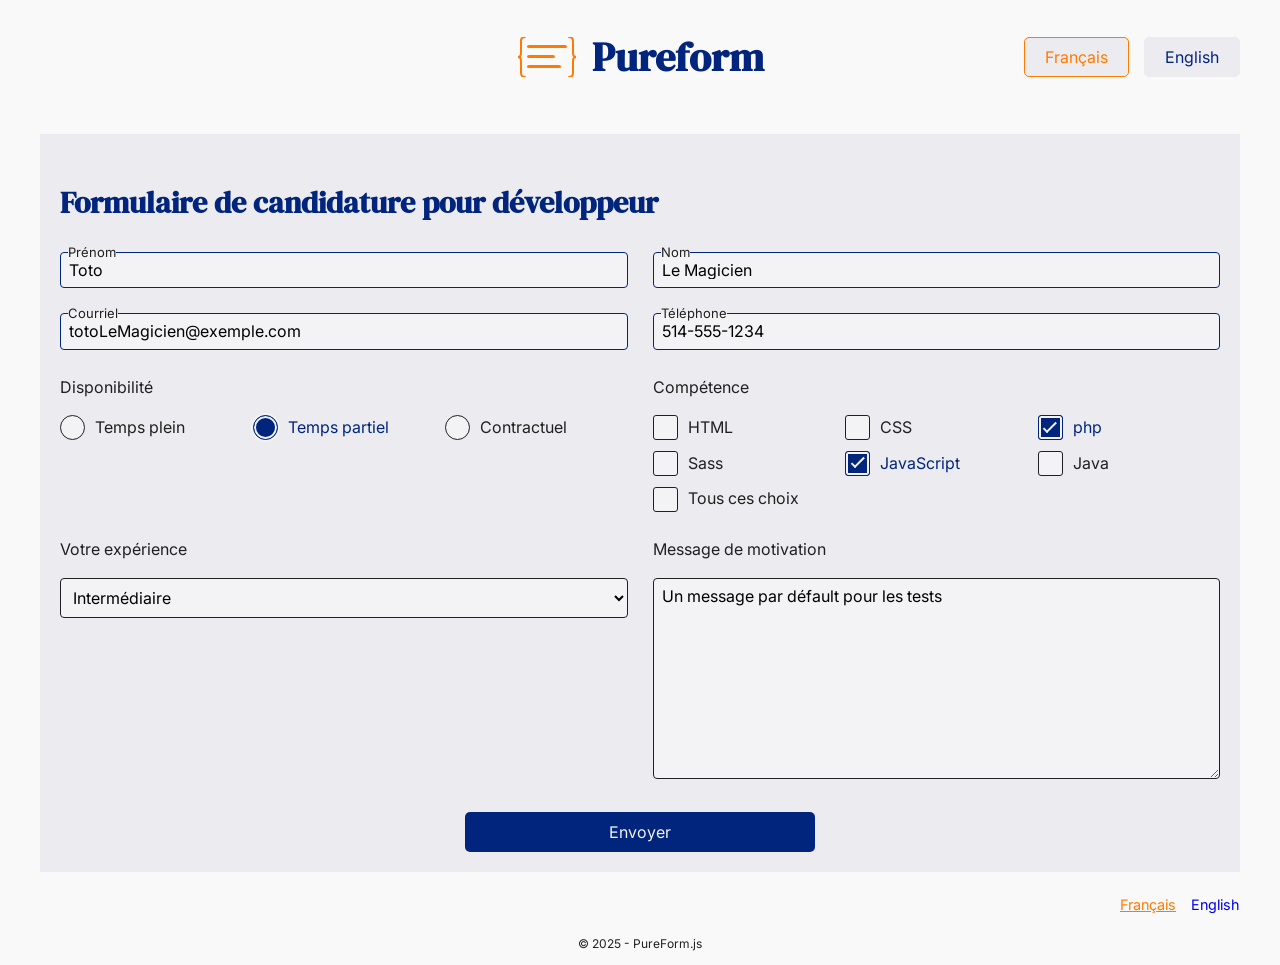
==== index.html @ cc94301a "ajouter langue footer avec mise en page et ajustement fonctionnement" ====
<!DOCTYPE html>
<html>
<head>
    <meta charset="UTF-8">
    <meta name="viewport" content="width=device-width, initial-scale=1.0">
    <title>pureForm</title>
    <link rel="stylesheet" href="css/stylesheet.min.css">
</head>
<body>
    <div class="container__principal">
        <header>
            <div class="layout header">

                <svg width="60" height="40" viewBox="0 0 60 40" xmlns="http://www.w3.org/2000/svg" class="logo">
                    <path d="M8 0 Q4 0 4 4 L4 16 Q4 20 1 20 Q4 20 4 24 L4 36 Q4 40 8 40" fill="none" stroke="#ff7a00" stroke-width="2" stroke-linecap="round"/>
                    <path d="M52 0 Q56 0 56 4 L56 16 Q56 20 59 20 Q56 20 56 24 L56 36 Q56 40 52 40" fill="none" stroke="#ff7a00" stroke-width="2" stroke-linecap="round"/>
                    <rect x="10" y="8" width="40" height="3" rx="2" fill="#ff7a00"/>
                    <rect x="10" y="18" width="28" height="3" rx="2" fill="#ff7a00"/>
                    <rect x="10" y="28" width="34" height="3" rx="2" fill="#ff7a00"/>
                </svg>

                <div class="header__container">
                    <h1>Pureform</h1>
                </div>

                <div class="liste__language">
                    <button class="btn__language language" data-lang="fr">Français</button>
                    <button class="btn__language language" data-lang="en">English</button>
                </div>
              
            </div>
        </header>
        <main>
             <div class="divForm container__secondary" id="divForm"></div>
        </main>
        <footer>
            <ul>
                <li><a href="javascript:void(0)" class=" btn__footer language" data-lang="fr">Français</a></li>
                <li><a href="javascript:void(0)" class=" btn__footer language" data-lang="en">English</a></li>
            </ul>
            <p>© 2025 - PureForm.js</p>
        </footer>
    </div>
    <script src="js/main.js"></script>
    <script src="js/dev-defaults.js"></script>
</body>
</html>
---- css/stylesheet.min.css ----
@import"https://fonts.googleapis.com/css2?family=DM+Serif+Display:ital@0;1&family=Inter:opsz,wght@14..32,100..900&display=swap";/*! 
https://serp.co/tools/css-reset/
<link rel="stylesheet" href="https://css.serp.co/css-reset/normalize.css/">
*/html{line-height:1.15;-webkit-text-size-adjust:100%}body{margin:0}main{display:block}h1{font-size:2em;margin:.67em 0}hr{box-sizing:content-box;height:0;overflow:visible}pre{font-family:monospace,monospace;font-size:1em}a{background-color:rgba(0,0,0,0)}abbr[title]{border-bottom:none;text-decoration:underline;-webkit-text-decoration:underline dotted;text-decoration:underline dotted}b,strong{font-weight:bolder}code,kbd,samp{font-family:monospace,monospace;font-size:1em}small{font-size:80%}sub,sup{font-size:75%;line-height:0;position:relative;vertical-align:baseline}sub{bottom:-0.25em}sup{top:-0.5em}img{border-style:none}button,input,optgroup,select,textarea{font-family:inherit;font-size:100%;line-height:1.15;margin:0}button,input{overflow:visible}button,select{text-transform:none}button,[type=button],[type=reset],[type=submit]{-webkit-appearance:button}button::-moz-focus-inner,[type=button]::-moz-focus-inner,[type=reset]::-moz-focus-inner,[type=submit]::-moz-focus-inner{border-style:none;padding:0}button:-moz-focusring,[type=button]:-moz-focusring,[type=reset]:-moz-focusring,[type=submit]:-moz-focusring{outline:1px dotted ButtonText}fieldset{padding:.35em .75em .625em}legend{box-sizing:border-box;color:inherit;display:table;max-width:100%;padding:0;white-space:normal}progress{vertical-align:baseline}textarea{overflow:auto}[type=checkbox],[type=radio]{box-sizing:border-box;padding:0}[type=number]::-webkit-inner-spin-button,[type=number]::-webkit-outer-spin-button{height:auto}[type=search]{-webkit-appearance:textfield;outline-offset:-2px}[type=search]::-webkit-search-decoration{-webkit-appearance:none}::-webkit-file-upload-button{-webkit-appearance:button;font:inherit}details{display:block}summary{display:list-item}template{display:none}[hidden]{display:none}:root{--color-primary: #01257D;--color-secondary: #202020;--color-white: #f3f3f5;--color-gray: #ececf0;--color-orange: #FF7A00;--color-title: var(--color-primary);--color-title-regular: var(--color-secondary);--size-title-xxl: clamp(2.5rem, 3vw, 2.25rem);--size-tile-large: clamp(1.25rem, 2.5vw, 1.875rem);--size-tile-regular: clamp(1rem, 2vw, 1.5625rem);--main-text-color: var(--color-secondary);--main-font-size: 1em;--main-line-height: 1.6;--main-background-color: #f9f9f9;--sec-container-bck-color: var(--color-gray);--btn-backgrond-color: var(--color-primary);--btn-backgrond-color-hover:var(--color-orange);--btn-text-color: var(--color-white);--btn-radius: 5px;--btn-border: 1px solid #202020;--btn-second-backgrond-color: var(--color-gray);--btn-second-backgrond-color-hover: var(--color-secondary);--btn-second-text-color-hover: var(--color-white);--btn-second-text-color: var(--color-secondary);--btn-language-background-color: var(--color-gray);--btn-language-border-color: var(--color-gray);--btn-language-color: var(--color-primary);--btn-language-background-color-hover: var(--color-gray);--btn-language-border-color-hover: var(--color-orange);--btn-language-color-hover: var(--color-orange);--btn-language-background-color-active: var(--color-gray);--btn-language-border-color-active: var(--color-orange);--btn-language-color-active: var(--color-orange);--field-base-bck-color: var(--color-white);--field-base-border-size: 1px;--field-base-border-color: var(--color-secondary);--field-base-focus-visible-size: 1px;--field-base-focus-visible-color: var(--color-primary);--field-base-active-color: var(--color-primary);--field-base-border-size-focus: 1px;--field-base-border-color-focus: var(--color-primary);--select-border-size-focus: 2px;--select-border-color-focus: var(--color-primary);--select-border-color-option-selected: var(--color-primary);--input-radio-size:25px;--input-radio-border-radius: 50%;--input-label-radio-txt-color: var(--color-primary);--input-label-radio-txt-bold: 400;--input-radio-border-color-hover: var(--color-primary);--input-radio-border-color: var(--color-secondary);--input-radio-border-size: 1px;--input-radio-checked-bck-color: var(--color-primary);--input-radio-checked-border-color:var(--color-primary);--input-radio-checked-border-size: 1px;--input-checkbox-size: 25px;--input-checkbox-border-color: var(--color-secondary);--input-checkbox-border-size: 1px;--input-checkbox-checked-bck-color: var(--color-primary);--input-checkbox-checked-border-color:var(--color-primary);--input-checkbox-checked-border-size: 1px;--input-check-hook-border-size: 2px;--input-check-hook-border-color: var(--color-white);--input-checkbox-border-color-hover:var(--color-primary);--input-label-checkbox-txt-color: var(--color-primary);--input-label-checkbox-txt-bold: 400}h3,h2,h1{font-family:"DM Serif Display",serif;font-weight:700;color:var(--color-title)}h1{font-size:var(--size-title-xxl)}h2{font-size:var(--size-tile-large)}h3{font-size:var(--size-tile-regular);font-weight:1.6;color:var(--color-title-regular)}header .header{display:flex;align-items:center;flex-direction:column;justify-content:center;gap:15px;padding:25px 0;position:relative}@media(min-width: 480px){header .header{flex-direction:row}}header .header .logo{width:100%;min-width:60px;max-width:60px}header .header__container h1{text-align:center;font-size:clamp(2.5rem,3vw,3.25rem);margin:0;padding:0}header .header__container p{text-align:center;margin:0;padding:0}@media(min-width: 768px){header .header .liste__language{position:absolute;right:0;display:flex;gap:15px}}body{font-family:"Inter",sans-serif;font-size:var(--main-font-size);line-height:var(--main-line-height);color:var(--main-text-color);background-color:var(--main-background-color)}.container__principal{max-width:1200px;margin:0 auto}.container__secondary{background-color:var(--sec-container-bck-color);padding:20px;margin:20px 0}footer p{text-align:center;font-size:12px}footer ul{display:flex;flex-direction:row;justify-content:end;gap:15px;list-style:none}footer ul a{text-decoration:none;font-size:.9em}footer ul a.active{color:#ff7a00;text-decoration:underline}*,*::before,*::after{box-sizing:border-box}.form{display:grid;grid-template-columns:1fr;align-items:start;gap:25px}@media(min-width: 768px){.form{grid-template-columns:1fr 1fr}}.form__group{margin-top:auto;display:flex;flex-direction:column;align-items:end;width:100%;height:100%;margin-bottom:0}.form__group:has(fieldset){display:block;height:100%}.form__field{position:relative;width:100%;margin-top:auto}.form__field label{position:absolute;left:3px;top:50%;transform:translateY(-50%);transition:all .2s ease}.form__field input:focus+label,.form__field input+label.active{font-size:13px;top:0;left:8px;transform:translateY(-50%);background:linear-gradient(to bottom, #ececf0 50%, #f3f3f5 50%)}.form__field input:has(+label.active){border-color:var(--field-base-active-color)}.form__textarea,.form__select{height:100%}.form__textarea label,.form__select label{display:block;margin-bottom:15px}.form input,.form select,.form textarea{background-color:var(--field-base-bck-color);width:100%;border-radius:4px;border:var(--field-base-border-size) solid var(--field-base-border-color);padding:8px}.form input:focus,.form select:focus,.form textarea:focus{border:var(--field-base-border-size-focus) solid var(--field-base-border-color-focus);outline:none}.form input:focus-visible,.form select:focus-visible,.form textarea:focus-visible{outline:var(--field-base-focus-visible-size) solid var(--field-base-focus-visible-color)}.form input[type=radio]{-webkit-appearance:none;-moz-appearance:none;appearance:none;width:var(--input-radio-size);height:var(--input-radio-size);border:var(--input-radio-border-size) solid var(--input-radio-border-color);border-radius:var(--input-radio-border-radius);outline:none;transition:.3s;cursor:pointer}.form input[type=radio]:focus{border:var(--input-radio-border-size) solid var(--input-radio-border-color);outline:none}.form input[type=radio]:checked{background-color:var(--input-radio-checked-bck-color);box-shadow:0 0 0 2px #f3f3f5,inset 0 0 0 2px #f3f3f5;border:var(--input-radio-border-size) solid var(--input-radio-checked-border-color)}.form input[type=radio]:hover{border-color:var(--input-radio-border-color-hover)}.form label:has(input[type=radio]):has(input[type=radio]:checked){color:var(--input-label-radio-txt-color);font-weight:var(--input-label-radio-txt-bold)}.form input[type=checkbox]{-webkit-appearance:none;-moz-appearance:none;appearance:none;width:var(--input-checkbox-size);height:var(--input-checkbox-size);border:var(--input-checkbox-border-size) solid var(--input-checkbox-border-color);border-radius:3px;transition:.3s;cursor:pointer}.form input[type=checkbox]:checked{background-color:var(--input-checkbox-checked-bck-color);box-shadow:inset 0 0 0 2px #f3f3f5;border:var(--input-checkbox-checked-border-size) solid var(--input-checkbox-checked-border-color)}.form input[type=checkbox]:hover{border-color:var(--input-checkbox-border-color-hover)}.form label:has(input[type=checkbox]){position:relative;-webkit-user-select:none;-moz-user-select:none;user-select:none}.form label:has(input[type=checkbox]):has(input[type=checkbox]:checked){color:var(--input-label-checkbox-txt-color);font-weight:var(--input-label-checkbox-txt-bold)}.form label:has(input[type=checkbox]):has(input[type=checkbox]:checked)::after{content:"";display:inline-block;width:calc(var(--input-checkbox-size)*.25);height:calc(var(--input-checkbox-size)*.55);border:var(--input-check-hook-border-size) solid var(--input-check-hook-border-color);border-top:none;border-left:none;transform:rotate(45deg);vertical-align:middle;position:absolute;left:calc(var(--input-checkbox-size)/2);top:calc(var(--input-checkbox-size)/2 - 2px);transform:translate(-50%, -50%) rotate(45deg);z-index:1}.form select:focus{border:var(--select-border-size-focus) solid var(--select-border-color-focus);outline:none}.form select.active{border-color:var(--select-border-color-option-selected)}.form fieldset{margin:0;padding:0;border:none;display:grid;grid-template-columns:repeat(auto-fill, minmax(150px, 1fr));justify-items:start;gap:10px}.form fieldset legend{grid-column:1/-1;padding:0;margin-bottom:15px}.form fieldset label{display:flex;align-items:center;gap:10px}.form .btn__primary{display:block;max-width:350px;width:100%;margin:0 auto}@media(min-width: 768px){.form .btn__primary{grid-column:span 2}}.message{border-radius:5px;padding:8px;border-width:1px;border-style:solid}.message.succes{color:#00c853;background-color:rgba(0,200,83,.05);border-color:#00c853}.message.error{color:#ff2d00;background-color:rgba(255,45,0,.05);border-color:#ff2d00;width:100%;display:none}.message.error.generic{display:block;text-align:center}.resultat{border:1px solid #000;padding:15px;margin-bottom:15px;width:-moz-fit-content;width:fit-content}.resultat strong{text-transform:capitalize}.btn__language,.btn__secondary,.btn__primary{background-color:var(--btn-backgrond-color);color:var(--btn-text-color);border-radius:var(--btn-radius);border:var(--btn-border);padding:10px 20px;cursor:pointer}.btn__language:hover,.btn__secondary:hover,.btn__primary:hover{background-color:var(--btn-backgrond-color-hover)}.btn__primary{border-color:rgba(0,0,0,0)}.btn__secondary{background-color:var(--btn-second-backgrond-color);color:var(--btn-second-text-color)}.btn__secondary:hover{background-color:var(--btn-second-backgrond-color-hover);color:var(--btn-second-text-color-hover)}.btn__language{background-color:var(--btn-language-background-color);border-color:var(--btn-language-border-color);color:var(--btn-language-color)}.btn__language:hover{background-color:var(--btn-language-background-color-hover);border-color:var(--btn-language-border-color-hover);color:var(--btn-language-color-hover)}.btn__language.active{background-color:var(--btn-language-background-color-active);border-color:var(--btn-language-border-color-active);color:var(--btn-language-color-active)}h3{border-bottom:1px solid #202020}.section__color{display:grid;grid-template-columns:repeat(auto-fill, minmax(140px, 1fr));gap:12px}.section__color .container{border-radius:8px;overflow:hidden;border:1px solid rgba(0,0,0,.64)}.section__color .container__color{min-height:64px}.section__color .info{padding:8px 10px;background:#fff}.section__color .info p{font-size:11px}.section__color .primary{background-color:#01257d}.section__color .secondary{background-color:#202020}.section__color .gray{background-color:#ececf0}.section__color .white{background-color:#f3f3f5}.section__color .orange{background-color:#ff7a00}/*# sourceMappingURL=stylesheet.min.css.map */
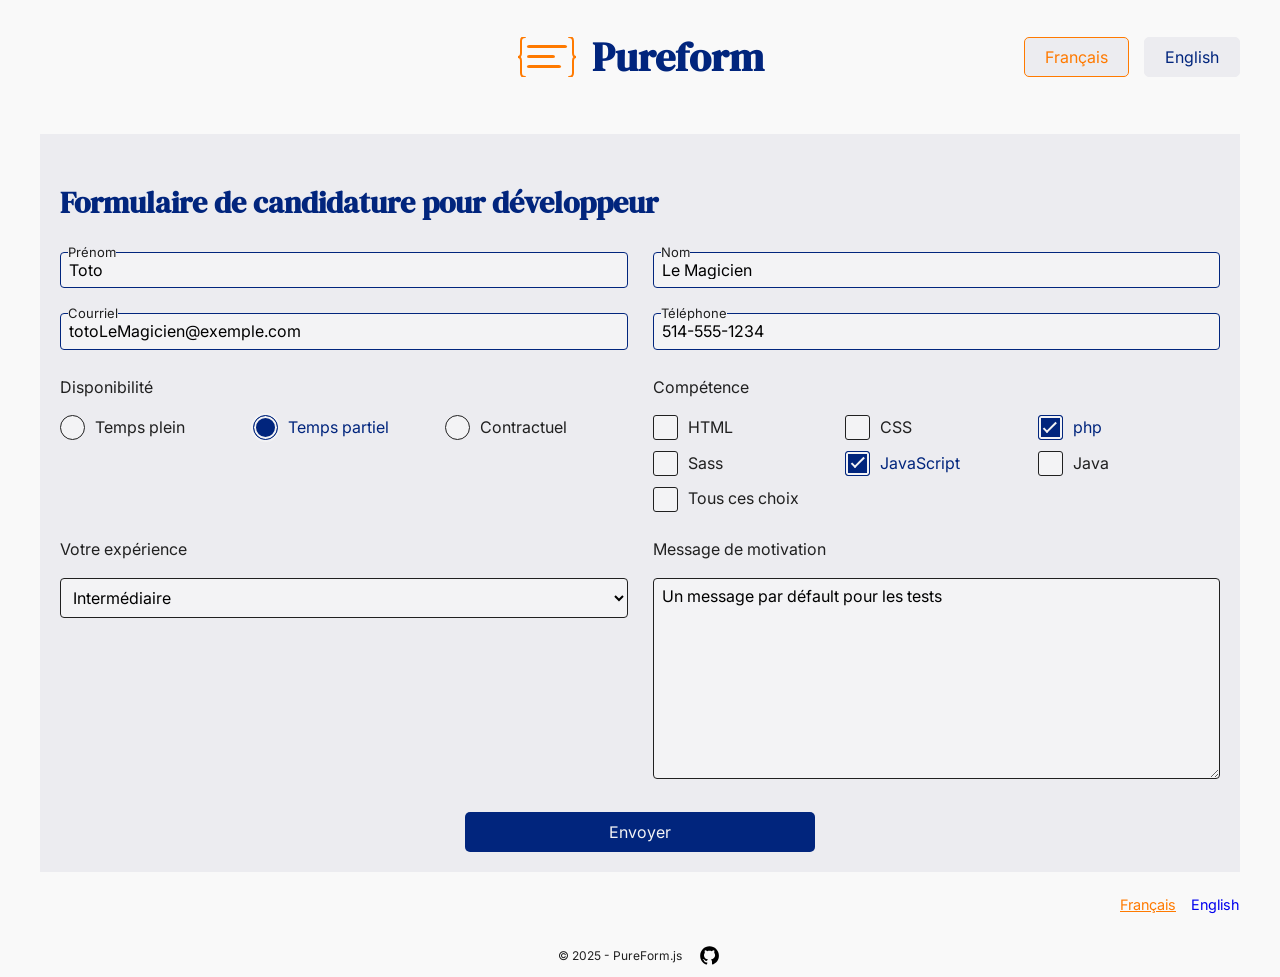
==== commit 253c41ec: "ajouter github" ====
--- a/index.html
+++ b/index.html
@@ -31,6 +31,13 @@
             </div>
         </header>
         <main>
+            <noscript>
+                <div>
+                    <p class="message warning">Veuillez activer javascript de votre navigateur pour utiliser le formulaire.</p>
+                    <p class="message warning">Please enable JavaScript in your browser to use the form.</p>
+                </div>
+            </noscript>
+
              <div class="divForm container__secondary" id="divForm"></div>
         </main>
         <footer>
@@ -38,7 +45,14 @@
                 <li><a href="javascript:void(0)" class=" btn__footer language" data-lang="fr">Français</a></li>
                 <li><a href="javascript:void(0)" class=" btn__footer language" data-lang="en">English</a></li>
             </ul>
-            <p>© 2025 - PureForm.js</p>
+            <div class="footer__bottom">
+                <p>© 2025 - PureForm.js</p>
+                <a href="https://github.com/stephaneLc/PureForm.js" target="_blank" class="link__github">
+                    <svg width="128" height="128" viewBox="0 0 128 128" fill="none" xmlns="http://www.w3.org/2000/svg">
+                        <path d="M56.7937 84.9688C44.4187 83.4688 35.7 74.5625 35.7 63.0313C35.7 58.3438 37.3875 53.2813 40.2 49.9063C38.9812 46.8125 39.1687 40.25 40.575 37.5313C44.325 37.0625 49.3875 39.0313 52.3875 41.75C55.95 40.625 59.7 40.0625 64.2937 40.0625C68.8875 40.0625 72.6375 40.625 76.0125 41.6563C78.9187 39.0313 84.075 37.0625 87.825 37.5313C89.1375 40.0625 89.325 46.625 88.1062 49.8125C91.1062 53.375 92.7 58.1563 92.7 63.0313C92.7 74.5625 83.9812 83.2813 71.4187 84.875C74.6062 86.9375 76.7625 91.4375 76.7625 96.5938L76.7625 106.344C76.7625 109.156 79.1062 110.75 81.9187 109.625C98.8875 103.156 112.2 86.1875 112.2 65.1875C112.2 38.6563 90.6375 17 64.1062 17C37.575 17 16.2 38.6562 16.2 65.1875C16.2 86 29.4187 103.25 47.2312 109.719C49.7625 110.656 52.2 108.969 52.2 106.438L52.2 98.9375C50.8875 99.5 49.2 99.875 47.7 99.875C41.5125 99.875 37.8562 96.5 35.2312 90.2188C34.2 87.6875 33.075 86.1875 30.9187 85.9063C29.7937 85.8125 29.4187 85.3438 29.4187 84.7813C29.4187 83.6563 31.2937 82.8125 33.1687 82.8125C35.8875 82.8125 38.2312 84.5 40.6687 87.9688C42.5437 90.6875 44.5125 91.9063 46.8562 91.9063C49.2 91.9063 50.7 91.0625 52.8562 88.9063C54.45 87.3125 55.6687 85.9063 56.7937 84.9688Z" fill="black"/>
+                    </svg>
+                </a>
+            </div>
         </footer>
     </div>
     <script src="js/main.js"></script>
--- a/css/stylesheet.min.css
+++ b/css/stylesheet.min.css
@@ -1,4 +1,4 @@
 @import"https://fonts.googleapis.com/css2?family=DM+Serif+Display:ital@0;1&family=Inter:opsz,wght@14..32,100..900&display=swap";/*! 
 https://serp.co/tools/css-reset/
 <link rel="stylesheet" href="https://css.serp.co/css-reset/normalize.css/">
-*/html{line-height:1.15;-webkit-text-size-adjust:100%}body{margin:0}main{display:block}h1{font-size:2em;margin:.67em 0}hr{box-sizing:content-box;height:0;overflow:visible}pre{font-family:monospace,monospace;font-size:1em}a{background-color:rgba(0,0,0,0)}abbr[title]{border-bottom:none;text-decoration:underline;-webkit-text-decoration:underline dotted;text-decoration:underline dotted}b,strong{font-weight:bolder}code,kbd,samp{font-family:monospace,monospace;font-size:1em}small{font-size:80%}sub,sup{font-size:75%;line-height:0;position:relative;vertical-align:baseline}sub{bottom:-0.25em}sup{top:-0.5em}img{border-style:none}button,input,optgroup,select,textarea{font-family:inherit;font-size:100%;line-height:1.15;margin:0}button,input{overflow:visible}button,select{text-transform:none}button,[type=button],[type=reset],[type=submit]{-webkit-appearance:button}button::-moz-focus-inner,[type=button]::-moz-focus-inner,[type=reset]::-moz-focus-inner,[type=submit]::-moz-focus-inner{border-style:none;padding:0}button:-moz-focusring,[type=button]:-moz-focusring,[type=reset]:-moz-focusring,[type=submit]:-moz-focusring{outline:1px dotted ButtonText}fieldset{padding:.35em .75em .625em}legend{box-sizing:border-box;color:inherit;display:table;max-width:100%;padding:0;white-space:normal}progress{vertical-align:baseline}textarea{overflow:auto}[type=checkbox],[type=radio]{box-sizing:border-box;padding:0}[type=number]::-webkit-inner-spin-button,[type=number]::-webkit-outer-spin-button{height:auto}[type=search]{-webkit-appearance:textfield;outline-offset:-2px}[type=search]::-webkit-search-decoration{-webkit-appearance:none}::-webkit-file-upload-button{-webkit-appearance:button;font:inherit}details{display:block}summary{display:list-item}template{display:none}[hidden]{display:none}:root{--color-primary: #01257D;--color-secondary: #202020;--color-white: #f3f3f5;--color-gray: #ececf0;--color-orange: #FF7A00;--color-title: var(--color-primary);--color-title-regular: var(--color-secondary);--size-title-xxl: clamp(2.5rem, 3vw, 2.25rem);--size-tile-large: clamp(1.25rem, 2.5vw, 1.875rem);--size-tile-regular: clamp(1rem, 2vw, 1.5625rem);--main-text-color: var(--color-secondary);--main-font-size: 1em;--main-line-height: 1.6;--main-background-color: #f9f9f9;--sec-container-bck-color: var(--color-gray);--btn-backgrond-color: var(--color-primary);--btn-backgrond-color-hover:var(--color-orange);--btn-text-color: var(--color-white);--btn-radius: 5px;--btn-border: 1px solid #202020;--btn-second-backgrond-color: var(--color-gray);--btn-second-backgrond-color-hover: var(--color-secondary);--btn-second-text-color-hover: var(--color-white);--btn-second-text-color: var(--color-secondary);--btn-language-background-color: var(--color-gray);--btn-language-border-color: var(--color-gray);--btn-language-color: var(--color-primary);--btn-language-background-color-hover: var(--color-gray);--btn-language-border-color-hover: var(--color-orange);--btn-language-color-hover: var(--color-orange);--btn-language-background-color-active: var(--color-gray);--btn-language-border-color-active: var(--color-orange);--btn-language-color-active: var(--color-orange);--field-base-bck-color: var(--color-white);--field-base-border-size: 1px;--field-base-border-color: var(--color-secondary);--field-base-focus-visible-size: 1px;--field-base-focus-visible-color: var(--color-primary);--field-base-active-color: var(--color-primary);--field-base-border-size-focus: 1px;--field-base-border-color-focus: var(--color-primary);--select-border-size-focus: 2px;--select-border-color-focus: var(--color-primary);--select-border-color-option-selected: var(--color-primary);--input-radio-size:25px;--input-radio-border-radius: 50%;--input-label-radio-txt-color: var(--color-primary);--input-label-radio-txt-bold: 400;--input-radio-border-color-hover: var(--color-primary);--input-radio-border-color: var(--color-secondary);--input-radio-border-size: 1px;--input-radio-checked-bck-color: var(--color-primary);--input-radio-checked-border-color:var(--color-primary);--input-radio-checked-border-size: 1px;--input-checkbox-size: 25px;--input-checkbox-border-color: var(--color-secondary);--input-checkbox-border-size: 1px;--input-checkbox-checked-bck-color: var(--color-primary);--input-checkbox-checked-border-color:var(--color-primary);--input-checkbox-checked-border-size: 1px;--input-check-hook-border-size: 2px;--input-check-hook-border-color: var(--color-white);--input-checkbox-border-color-hover:var(--color-primary);--input-label-checkbox-txt-color: var(--color-primary);--input-label-checkbox-txt-bold: 400}h3,h2,h1{font-family:"DM Serif Display",serif;font-weight:700;color:var(--color-title)}h1{font-size:var(--size-title-xxl)}h2{font-size:var(--size-tile-large)}h3{font-size:var(--size-tile-regular);font-weight:1.6;color:var(--color-title-regular)}header .header{display:flex;align-items:center;flex-direction:column;justify-content:center;gap:15px;padding:25px 0;position:relative}@media(min-width: 480px){header .header{flex-direction:row}}header .header .logo{width:100%;min-width:60px;max-width:60px}header .header__container h1{text-align:center;font-size:clamp(2.5rem,3vw,3.25rem);margin:0;padding:0}header .header__container p{text-align:center;margin:0;padding:0}@media(min-width: 768px){header .header .liste__language{position:absolute;right:0;display:flex;gap:15px}}body{font-family:"Inter",sans-serif;font-size:var(--main-font-size);line-height:var(--main-line-height);color:var(--main-text-color);background-color:var(--main-background-color)}.container__principal{max-width:1200px;margin:0 auto}.container__secondary{background-color:var(--sec-container-bck-color);padding:20px;margin:20px 0}footer p{text-align:center;font-size:12px}footer ul{display:flex;flex-direction:row;justify-content:end;gap:15px;list-style:none}footer ul a{text-decoration:none;font-size:.9em}footer ul a.active{color:#ff7a00;text-decoration:underline}*,*::before,*::after{box-sizing:border-box}.form{display:grid;grid-template-columns:1fr;align-items:start;gap:25px}@media(min-width: 768px){.form{grid-template-columns:1fr 1fr}}.form__group{margin-top:auto;display:flex;flex-direction:column;align-items:end;width:100%;height:100%;margin-bottom:0}.form__group:has(fieldset){display:block;height:100%}.form__field{position:relative;width:100%;margin-top:auto}.form__field label{position:absolute;left:3px;top:50%;transform:translateY(-50%);transition:all .2s ease}.form__field input:focus+label,.form__field input+label.active{font-size:13px;top:0;left:8px;transform:translateY(-50%);background:linear-gradient(to bottom, #ececf0 50%, #f3f3f5 50%)}.form__field input:has(+label.active){border-color:var(--field-base-active-color)}.form__textarea,.form__select{height:100%}.form__textarea label,.form__select label{display:block;margin-bottom:15px}.form input,.form select,.form textarea{background-color:var(--field-base-bck-color);width:100%;border-radius:4px;border:var(--field-base-border-size) solid var(--field-base-border-color);padding:8px}.form input:focus,.form select:focus,.form textarea:focus{border:var(--field-base-border-size-focus) solid var(--field-base-border-color-focus);outline:none}.form input:focus-visible,.form select:focus-visible,.form textarea:focus-visible{outline:var(--field-base-focus-visible-size) solid var(--field-base-focus-visible-color)}.form input[type=radio]{-webkit-appearance:none;-moz-appearance:none;appearance:none;width:var(--input-radio-size);height:var(--input-radio-size);border:var(--input-radio-border-size) solid var(--input-radio-border-color);border-radius:var(--input-radio-border-radius);outline:none;transition:.3s;cursor:pointer}.form input[type=radio]:focus{border:var(--input-radio-border-size) solid var(--input-radio-border-color);outline:none}.form input[type=radio]:checked{background-color:var(--input-radio-checked-bck-color);box-shadow:0 0 0 2px #f3f3f5,inset 0 0 0 2px #f3f3f5;border:var(--input-radio-border-size) solid var(--input-radio-checked-border-color)}.form input[type=radio]:hover{border-color:var(--input-radio-border-color-hover)}.form label:has(input[type=radio]):has(input[type=radio]:checked){color:var(--input-label-radio-txt-color);font-weight:var(--input-label-radio-txt-bold)}.form input[type=checkbox]{-webkit-appearance:none;-moz-appearance:none;appearance:none;width:var(--input-checkbox-size);height:var(--input-checkbox-size);border:var(--input-checkbox-border-size) solid var(--input-checkbox-border-color);border-radius:3px;transition:.3s;cursor:pointer}.form input[type=checkbox]:checked{background-color:var(--input-checkbox-checked-bck-color);box-shadow:inset 0 0 0 2px #f3f3f5;border:var(--input-checkbox-checked-border-size) solid var(--input-checkbox-checked-border-color)}.form input[type=checkbox]:hover{border-color:var(--input-checkbox-border-color-hover)}.form label:has(input[type=checkbox]){position:relative;-webkit-user-select:none;-moz-user-select:none;user-select:none}.form label:has(input[type=checkbox]):has(input[type=checkbox]:checked){color:var(--input-label-checkbox-txt-color);font-weight:var(--input-label-checkbox-txt-bold)}.form label:has(input[type=checkbox]):has(input[type=checkbox]:checked)::after{content:"";display:inline-block;width:calc(var(--input-checkbox-size)*.25);height:calc(var(--input-checkbox-size)*.55);border:var(--input-check-hook-border-size) solid var(--input-check-hook-border-color);border-top:none;border-left:none;transform:rotate(45deg);vertical-align:middle;position:absolute;left:calc(var(--input-checkbox-size)/2);top:calc(var(--input-checkbox-size)/2 - 2px);transform:translate(-50%, -50%) rotate(45deg);z-index:1}.form select:focus{border:var(--select-border-size-focus) solid var(--select-border-color-focus);outline:none}.form select.active{border-color:var(--select-border-color-option-selected)}.form fieldset{margin:0;padding:0;border:none;display:grid;grid-template-columns:repeat(auto-fill, minmax(150px, 1fr));justify-items:start;gap:10px}.form fieldset legend{grid-column:1/-1;padding:0;margin-bottom:15px}.form fieldset label{display:flex;align-items:center;gap:10px}.form .btn__primary{display:block;max-width:350px;width:100%;margin:0 auto}@media(min-width: 768px){.form .btn__primary{grid-column:span 2}}.message{border-radius:5px;padding:8px;border-width:1px;border-style:solid}.message.succes{color:#00c853;background-color:rgba(0,200,83,.05);border-color:#00c853}.message.error{color:#ff2d00;background-color:rgba(255,45,0,.05);border-color:#ff2d00;width:100%;display:none}.message.error.generic{display:block;text-align:center}.resultat{border:1px solid #000;padding:15px;margin-bottom:15px;width:-moz-fit-content;width:fit-content}.resultat strong{text-transform:capitalize}.btn__language,.btn__secondary,.btn__primary{background-color:var(--btn-backgrond-color);color:var(--btn-text-color);border-radius:var(--btn-radius);border:var(--btn-border);padding:10px 20px;cursor:pointer}.btn__language:hover,.btn__secondary:hover,.btn__primary:hover{background-color:var(--btn-backgrond-color-hover)}.btn__primary{border-color:rgba(0,0,0,0)}.btn__secondary{background-color:var(--btn-second-backgrond-color);color:var(--btn-second-text-color)}.btn__secondary:hover{background-color:var(--btn-second-backgrond-color-hover);color:var(--btn-second-text-color-hover)}.btn__language{background-color:var(--btn-language-background-color);border-color:var(--btn-language-border-color);color:var(--btn-language-color)}.btn__language:hover{background-color:var(--btn-language-background-color-hover);border-color:var(--btn-language-border-color-hover);color:var(--btn-language-color-hover)}.btn__language.active{background-color:var(--btn-language-background-color-active);border-color:var(--btn-language-border-color-active);color:var(--btn-language-color-active)}h3{border-bottom:1px solid #202020}.section__color{display:grid;grid-template-columns:repeat(auto-fill, minmax(140px, 1fr));gap:12px}.section__color .container{border-radius:8px;overflow:hidden;border:1px solid rgba(0,0,0,.64)}.section__color .container__color{min-height:64px}.section__color .info{padding:8px 10px;background:#fff}.section__color .info p{font-size:11px}.section__color .primary{background-color:#01257d}.section__color .secondary{background-color:#202020}.section__color .gray{background-color:#ececf0}.section__color .white{background-color:#f3f3f5}.section__color .orange{background-color:#ff7a00}/*# sourceMappingURL=stylesheet.min.css.map */+*/html{line-height:1.15;-webkit-text-size-adjust:100%}body{margin:0}main{display:block}h1{font-size:2em;margin:.67em 0}hr{box-sizing:content-box;height:0;overflow:visible}pre{font-family:monospace,monospace;font-size:1em}a{background-color:rgba(0,0,0,0)}abbr[title]{border-bottom:none;text-decoration:underline;-webkit-text-decoration:underline dotted;text-decoration:underline dotted}b,strong{font-weight:bolder}code,kbd,samp{font-family:monospace,monospace;font-size:1em}small{font-size:80%}sub,sup{font-size:75%;line-height:0;position:relative;vertical-align:baseline}sub{bottom:-0.25em}sup{top:-0.5em}img{border-style:none}button,input,optgroup,select,textarea{font-family:inherit;font-size:100%;line-height:1.15;margin:0}button,input{overflow:visible}button,select{text-transform:none}button,[type=button],[type=reset],[type=submit]{-webkit-appearance:button}button::-moz-focus-inner,[type=button]::-moz-focus-inner,[type=reset]::-moz-focus-inner,[type=submit]::-moz-focus-inner{border-style:none;padding:0}button:-moz-focusring,[type=button]:-moz-focusring,[type=reset]:-moz-focusring,[type=submit]:-moz-focusring{outline:1px dotted ButtonText}fieldset{padding:.35em .75em .625em}legend{box-sizing:border-box;color:inherit;display:table;max-width:100%;padding:0;white-space:normal}progress{vertical-align:baseline}textarea{overflow:auto}[type=checkbox],[type=radio]{box-sizing:border-box;padding:0}[type=number]::-webkit-inner-spin-button,[type=number]::-webkit-outer-spin-button{height:auto}[type=search]{-webkit-appearance:textfield;outline-offset:-2px}[type=search]::-webkit-search-decoration{-webkit-appearance:none}::-webkit-file-upload-button{-webkit-appearance:button;font:inherit}details{display:block}summary{display:list-item}template{display:none}[hidden]{display:none}:root{--color-primary: #01257D;--color-secondary: #202020;--color-white: #f3f3f5;--color-gray: #ececf0;--color-orange: #FF7A00;--color-title: var(--color-primary);--color-title-regular: var(--color-secondary);--size-title-xxl: clamp(2.5rem, 3vw, 2.25rem);--size-tile-large: clamp(1.25rem, 2.5vw, 1.875rem);--size-tile-regular: clamp(1rem, 2vw, 1.5625rem);--main-text-color: var(--color-secondary);--main-font-size: 1em;--main-line-height: 1.6;--main-background-color: #f9f9f9;--sec-container-bck-color: var(--color-gray);--btn-backgrond-color: var(--color-primary);--btn-backgrond-color-hover:var(--color-orange);--btn-text-color: var(--color-white);--btn-radius: 5px;--btn-border: 1px solid #202020;--btn-second-backgrond-color: var(--color-gray);--btn-second-backgrond-color-hover: var(--color-secondary);--btn-second-text-color-hover: var(--color-white);--btn-second-text-color: var(--color-secondary);--btn-language-background-color: var(--color-gray);--btn-language-border-color: var(--color-gray);--btn-language-color: var(--color-primary);--btn-language-background-color-hover: var(--color-gray);--btn-language-border-color-hover: var(--color-orange);--btn-language-color-hover: var(--color-orange);--btn-language-background-color-active: var(--color-gray);--btn-language-border-color-active: var(--color-orange);--btn-language-color-active: var(--color-orange);--field-base-bck-color: var(--color-white);--field-base-border-size: 1px;--field-base-border-color: var(--color-secondary);--field-base-focus-visible-size: 1px;--field-base-focus-visible-color: var(--color-primary);--field-base-active-color: var(--color-primary);--field-base-border-size-focus: 1px;--field-base-border-color-focus: var(--color-primary);--select-border-size-focus: 2px;--select-border-color-focus: var(--color-primary);--select-border-color-option-selected: var(--color-primary);--input-radio-size:25px;--input-radio-border-radius: 50%;--input-label-radio-txt-color: var(--color-primary);--input-label-radio-txt-bold: 400;--input-radio-border-color-hover: var(--color-primary);--input-radio-border-color: var(--color-secondary);--input-radio-border-size: 1px;--input-radio-checked-bck-color: var(--color-primary);--input-radio-checked-border-color:var(--color-primary);--input-radio-checked-border-size: 1px;--input-checkbox-size: 25px;--input-checkbox-border-color: var(--color-secondary);--input-checkbox-border-size: 1px;--input-checkbox-checked-bck-color: var(--color-primary);--input-checkbox-checked-border-color:var(--color-primary);--input-checkbox-checked-border-size: 1px;--input-check-hook-border-size: 2px;--input-check-hook-border-color: var(--color-white);--input-checkbox-border-color-hover:var(--color-primary);--input-label-checkbox-txt-color: var(--color-primary);--input-label-checkbox-txt-bold: 400}h3,h2,h1{font-family:"DM Serif Display",serif;font-weight:700;color:var(--color-title)}h1{font-size:var(--size-title-xxl)}h2{font-size:var(--size-tile-large)}h3{font-size:var(--size-tile-regular);font-weight:1.6;color:var(--color-title-regular)}header .header{display:flex;align-items:center;flex-direction:column;justify-content:center;gap:15px;padding:25px 0;position:relative}@media(min-width: 480px){header .header{flex-direction:row}}header .header .logo{width:100%;min-width:60px;max-width:60px}header .header__container h1{text-align:center;font-size:clamp(2.5rem,3vw,3.25rem);margin:0;padding:0}header .header__container p{text-align:center;margin:0;padding:0}@media(min-width: 768px){header .header .liste__language{position:absolute;right:0;display:flex;gap:15px}}body{font-family:"Inter",sans-serif;font-size:var(--main-font-size);line-height:var(--main-line-height);color:var(--main-text-color);background-color:var(--main-background-color)}.container__principal{max-width:1200px;margin:0 auto}.container__secondary{background-color:var(--sec-container-bck-color);padding:20px;margin:20px 0}footer p{text-align:center;font-size:12px}footer ul{display:flex;flex-direction:row;justify-content:end;gap:15px;list-style:none}footer ul a{text-decoration:none;font-size:.9em}footer ul a.active{color:#ff7a00;text-decoration:underline}footer .footer__bottom{display:flex;align-items:center;justify-content:center;gap:15px}footer .footer__bottom .link__github{display:flex;align-self:center}footer .footer__bottom .link__github svg{width:25px;height:25px}*,*::before,*::after{box-sizing:border-box}.form{display:grid;grid-template-columns:1fr;align-items:start;gap:25px}@media(min-width: 768px){.form{grid-template-columns:1fr 1fr}}.form__group{margin-top:auto;display:flex;flex-direction:column;align-items:end;width:100%;height:100%;margin-bottom:0}.form__group:has(fieldset){display:block;height:100%}.form__field{position:relative;width:100%;margin-top:auto}.form__field label{position:absolute;left:3px;top:50%;transform:translateY(-50%);transition:all .2s ease}.form__field input:focus+label,.form__field input+label.active{font-size:13px;top:0;left:8px;transform:translateY(-50%);background:linear-gradient(to bottom, #ececf0 50%, #f3f3f5 50%)}.form__field input:has(+label.active){border-color:var(--field-base-active-color)}.form__textarea,.form__select{height:100%}.form__textarea label,.form__select label{display:block;margin-bottom:15px}.form input,.form select,.form textarea{background-color:var(--field-base-bck-color);width:100%;border-radius:4px;border:var(--field-base-border-size) solid var(--field-base-border-color);padding:8px}.form input:focus,.form select:focus,.form textarea:focus{border:var(--field-base-border-size-focus) solid var(--field-base-border-color-focus);outline:none}.form input:focus-visible,.form select:focus-visible,.form textarea:focus-visible{outline:var(--field-base-focus-visible-size) solid var(--field-base-focus-visible-color)}.form input[type=radio]{-webkit-appearance:none;-moz-appearance:none;appearance:none;width:var(--input-radio-size);height:var(--input-radio-size);border:var(--input-radio-border-size) solid var(--input-radio-border-color);border-radius:var(--input-radio-border-radius);outline:none;transition:.3s;cursor:pointer}.form input[type=radio]:focus{border:var(--input-radio-border-size) solid var(--input-radio-border-color);outline:none}.form input[type=radio]:checked{background-color:var(--input-radio-checked-bck-color);box-shadow:0 0 0 2px #f3f3f5,inset 0 0 0 2px #f3f3f5;border:var(--input-radio-border-size) solid var(--input-radio-checked-border-color)}.form input[type=radio]:hover{border-color:var(--input-radio-border-color-hover)}.form label:has(input[type=radio]):has(input[type=radio]:checked){color:var(--input-label-radio-txt-color);font-weight:var(--input-label-radio-txt-bold)}.form input[type=checkbox]{-webkit-appearance:none;-moz-appearance:none;appearance:none;width:var(--input-checkbox-size);height:var(--input-checkbox-size);border:var(--input-checkbox-border-size) solid var(--input-checkbox-border-color);border-radius:3px;transition:.3s;cursor:pointer}.form input[type=checkbox]:checked{background-color:var(--input-checkbox-checked-bck-color);box-shadow:inset 0 0 0 2px #f3f3f5;border:var(--input-checkbox-checked-border-size) solid var(--input-checkbox-checked-border-color)}.form input[type=checkbox]:hover{border-color:var(--input-checkbox-border-color-hover)}.form label:has(input[type=checkbox]){position:relative;-webkit-user-select:none;-moz-user-select:none;user-select:none}.form label:has(input[type=checkbox]):has(input[type=checkbox]:checked){color:var(--input-label-checkbox-txt-color);font-weight:var(--input-label-checkbox-txt-bold)}.form label:has(input[type=checkbox]):has(input[type=checkbox]:checked)::after{content:"";display:inline-block;width:calc(var(--input-checkbox-size)*.25);height:calc(var(--input-checkbox-size)*.55);border:var(--input-check-hook-border-size) solid var(--input-check-hook-border-color);border-top:none;border-left:none;transform:rotate(45deg);vertical-align:middle;position:absolute;left:calc(var(--input-checkbox-size)/2);top:calc(var(--input-checkbox-size)/2 - 2px);transform:translate(-50%, -50%) rotate(45deg);z-index:1}.form select:focus{border:var(--select-border-size-focus) solid var(--select-border-color-focus);outline:none}.form select.active{border-color:var(--select-border-color-option-selected)}.form fieldset{margin:0;padding:0;border:none;display:grid;grid-template-columns:repeat(auto-fill, minmax(150px, 1fr));justify-items:start;gap:10px}.form fieldset legend{grid-column:1/-1;padding:0;margin-bottom:15px}.form fieldset label{display:flex;align-items:center;gap:10px}.form .btn__primary{display:block;max-width:350px;width:100%;margin:0 auto}@media(min-width: 768px){.form .btn__primary{grid-column:span 2}}.message{border-radius:5px;padding:8px;border-width:1px;border-style:solid}.message.succes{color:#00c853;background-color:rgba(0,200,83,.05);border-color:#00c853}.message.error{color:#ff2d00;background-color:rgba(255,45,0,.05);border-color:#ff2d00;width:100%;display:none}.message.error.generic{display:block;text-align:center}.message.warning{color:#ffb800;background-color:rgba(255,184,0,.05);border-color:#ffb800}.resultat{border:1px solid #000;padding:15px;margin-bottom:15px;width:-moz-fit-content;width:fit-content}.resultat strong{text-transform:capitalize}.btn__language,.btn__secondary,.btn__primary{background-color:var(--btn-backgrond-color);color:var(--btn-text-color);border-radius:var(--btn-radius);border:var(--btn-border);padding:10px 20px;cursor:pointer}.btn__language:hover,.btn__secondary:hover,.btn__primary:hover{background-color:var(--btn-backgrond-color-hover)}.btn__primary{border-color:rgba(0,0,0,0)}.btn__secondary{background-color:var(--btn-second-backgrond-color);color:var(--btn-second-text-color)}.btn__secondary:hover{background-color:var(--btn-second-backgrond-color-hover);color:var(--btn-second-text-color-hover)}.btn__language{background-color:var(--btn-language-background-color);border-color:var(--btn-language-border-color);color:var(--btn-language-color)}.btn__language:hover{background-color:var(--btn-language-background-color-hover);border-color:var(--btn-language-border-color-hover);color:var(--btn-language-color-hover)}.btn__language.active{background-color:var(--btn-language-background-color-active);border-color:var(--btn-language-border-color-active);color:var(--btn-language-color-active)}h3{border-bottom:1px solid #202020}.section__color{display:grid;grid-template-columns:repeat(auto-fill, minmax(140px, 1fr));gap:12px}.section__color .container{border-radius:8px;overflow:hidden;border:1px solid rgba(0,0,0,.64)}.section__color .container__color{min-height:64px}.section__color .info{padding:8px 10px;background:#fff}.section__color .info p{font-size:11px}.section__color .primary{background-color:#01257d}.section__color .secondary{background-color:#202020}.section__color .gray{background-color:#ececf0}.section__color .white{background-color:#f3f3f5}.section__color .orange{background-color:#ff7a00}/*# sourceMappingURL=stylesheet.min.css.map */
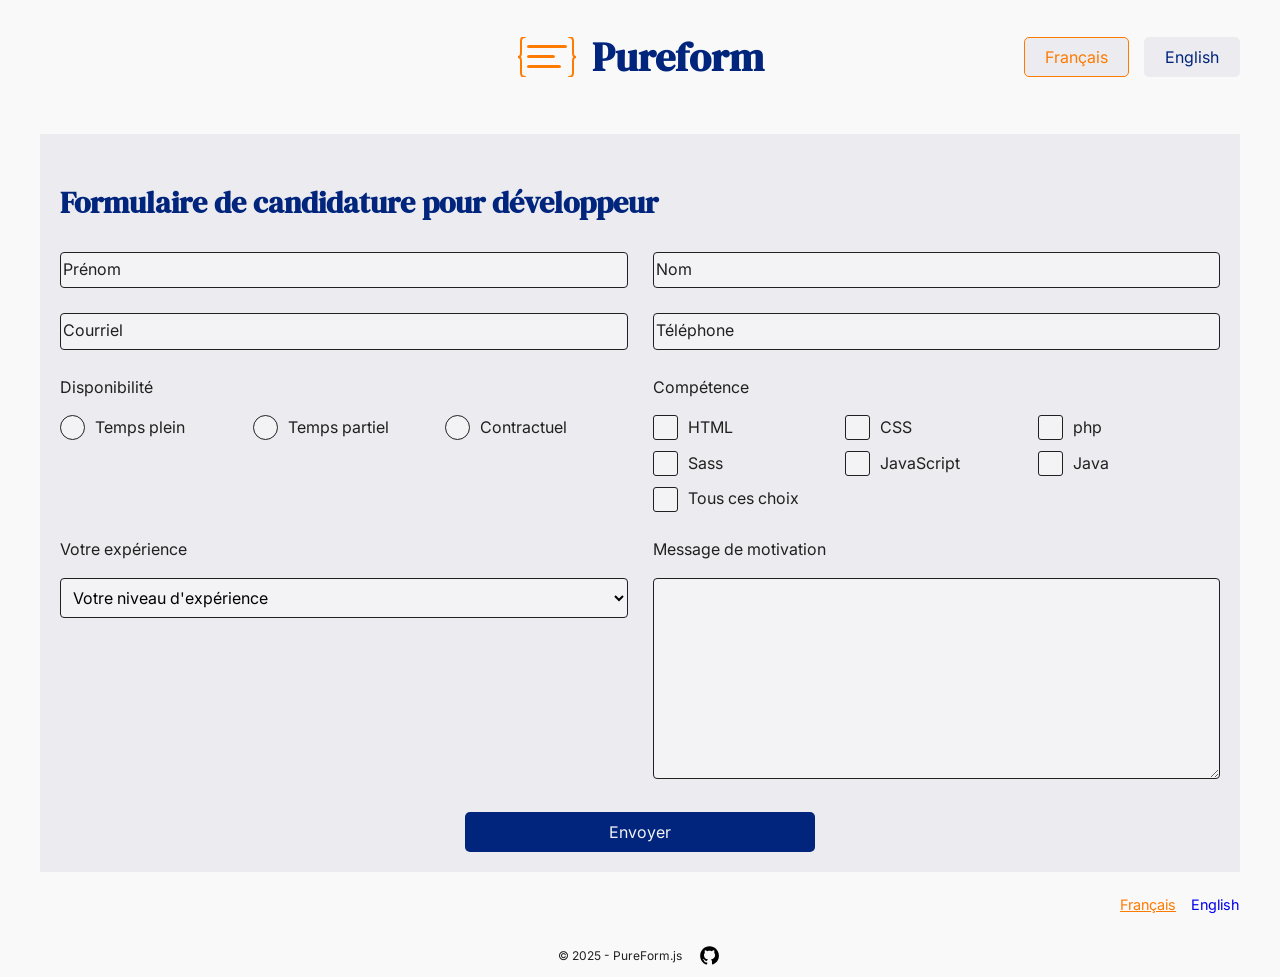
==== commit e371eec3: "retirer le script de default" ====
--- a/index.html
+++ b/index.html
@@ -56,6 +56,5 @@
         </footer>
     </div>
     <script src="js/main.js"></script>
-    <script src="js/dev-defaults.js"></script>
 </body>
 </html>
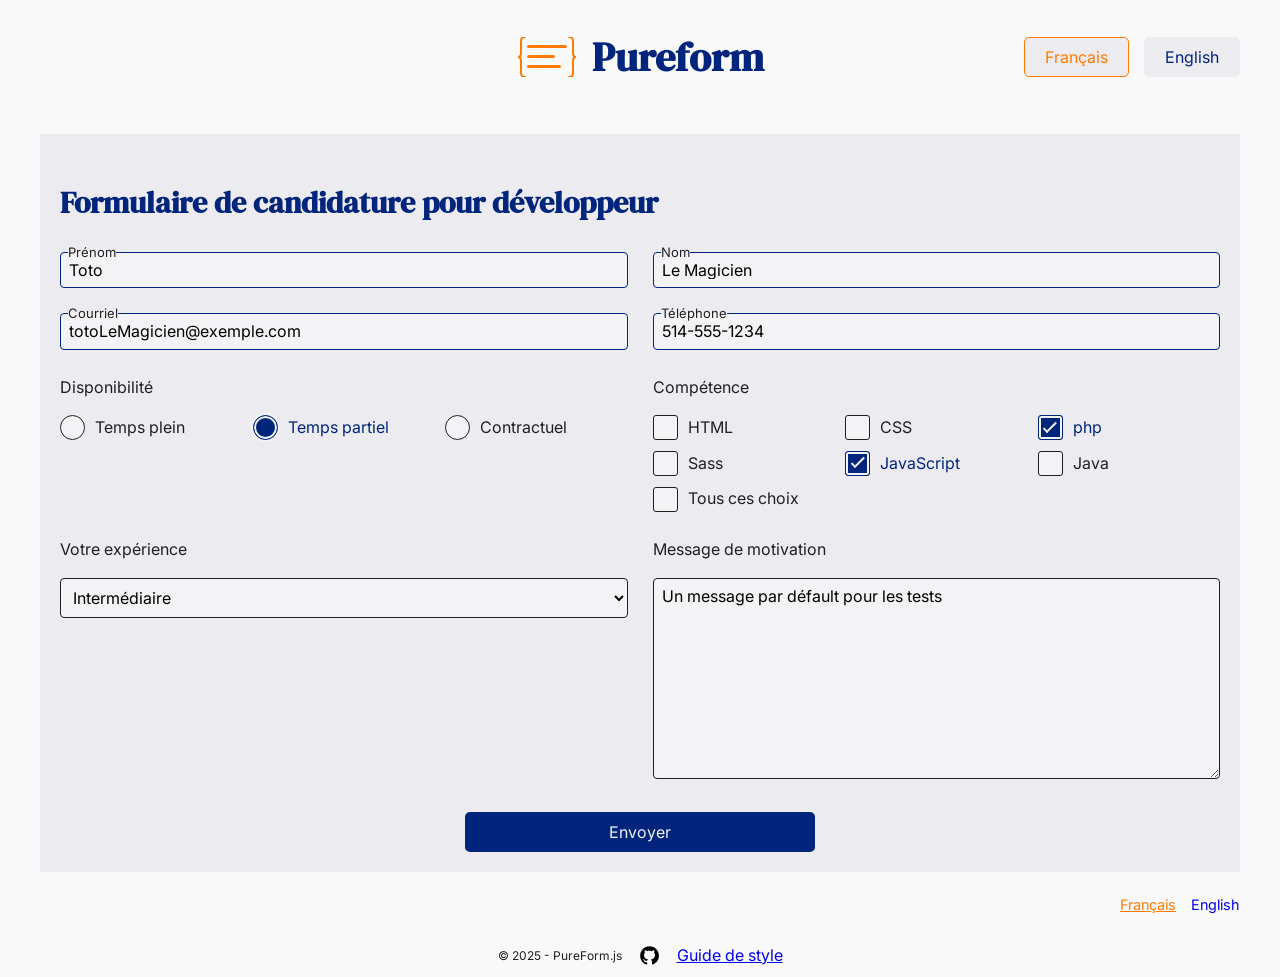
==== commit e115b5e4: "ajouter le lien du guide des styles via i18n.json" ====
--- a/index.html
+++ b/index.html
@@ -52,9 +52,11 @@
                         <path d="M56.7937 84.9688C44.4187 83.4688 35.7 74.5625 35.7 63.0313C35.7 58.3438 37.3875 53.2813 40.2 49.9063C38.9812 46.8125 39.1687 40.25 40.575 37.5313C44.325 37.0625 49.3875 39.0313 52.3875 41.75C55.95 40.625 59.7 40.0625 64.2937 40.0625C68.8875 40.0625 72.6375 40.625 76.0125 41.6563C78.9187 39.0313 84.075 37.0625 87.825 37.5313C89.1375 40.0625 89.325 46.625 88.1062 49.8125C91.1062 53.375 92.7 58.1563 92.7 63.0313C92.7 74.5625 83.9812 83.2813 71.4187 84.875C74.6062 86.9375 76.7625 91.4375 76.7625 96.5938L76.7625 106.344C76.7625 109.156 79.1062 110.75 81.9187 109.625C98.8875 103.156 112.2 86.1875 112.2 65.1875C112.2 38.6563 90.6375 17 64.1062 17C37.575 17 16.2 38.6562 16.2 65.1875C16.2 86 29.4187 103.25 47.2312 109.719C49.7625 110.656 52.2 108.969 52.2 106.438L52.2 98.9375C50.8875 99.5 49.2 99.875 47.7 99.875C41.5125 99.875 37.8562 96.5 35.2312 90.2188C34.2 87.6875 33.075 86.1875 30.9187 85.9063C29.7937 85.8125 29.4187 85.3438 29.4187 84.7813C29.4187 83.6563 31.2937 82.8125 33.1687 82.8125C35.8875 82.8125 38.2312 84.5 40.6687 87.9688C42.5437 90.6875 44.5125 91.9063 46.8562 91.9063C49.2 91.9063 50.7 91.0625 52.8562 88.9063C54.45 87.3125 55.6687 85.9063 56.7937 84.9688Z" fill="black"/>
                     </svg>
                 </a>
+                <a href="javascript:void(0)" id="guideStyle"></a>
             </div>
         </footer>
     </div>
     <script src="js/main.js"></script>
+    <script src="js/dev-defaults.js"></script>
 </body>
 </html>
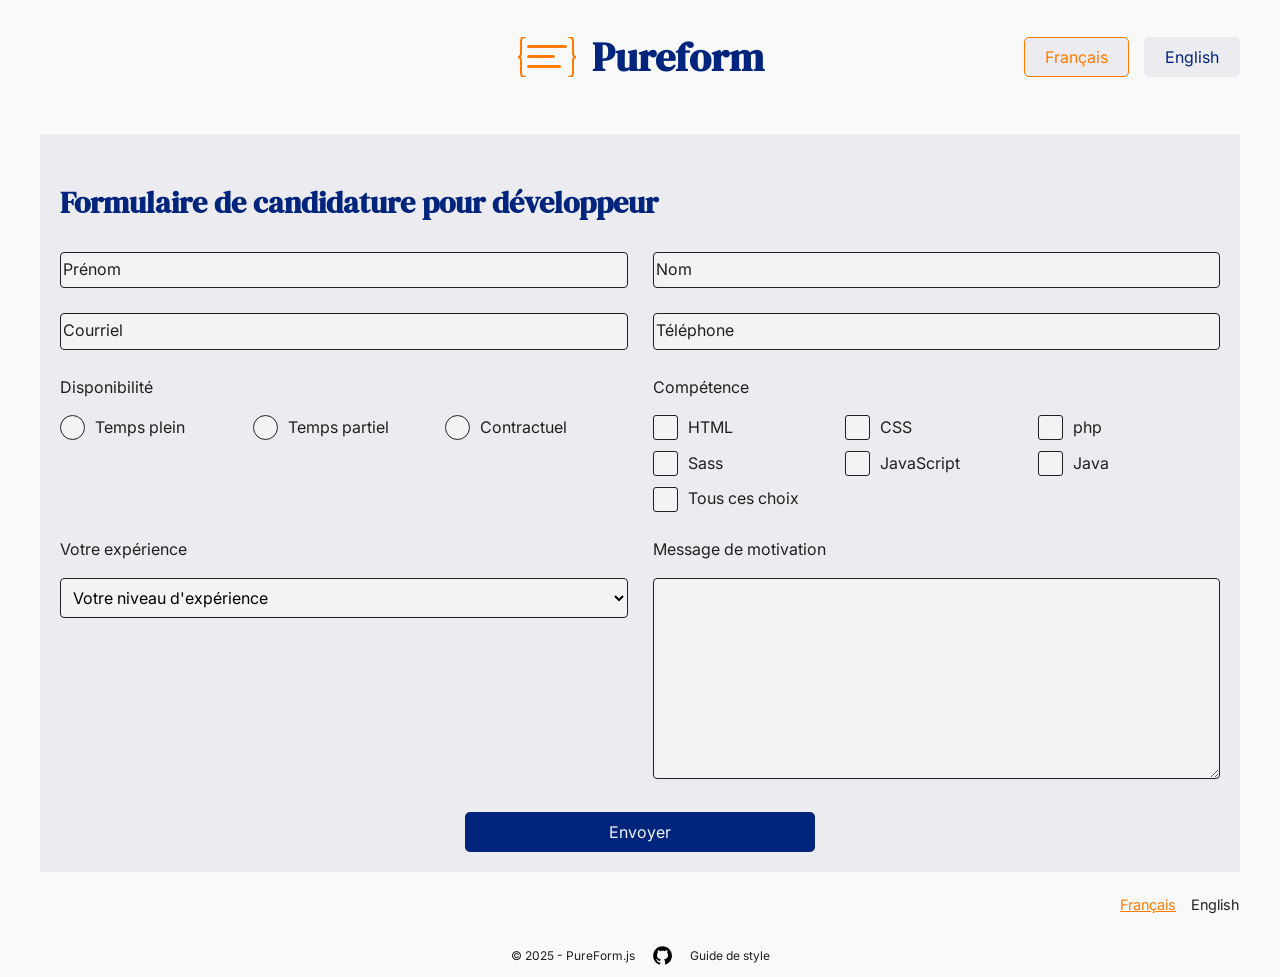
==== commit 873eda46: "Merge branch 'develop' of https://github.com/stephaneLc/PureForm.js into release/1.0.0" ====
--- a/index.html
+++ b/index.html
@@ -57,6 +57,5 @@
         </footer>
     </div>
     <script src="js/main.js"></script>
-    <script src="js/dev-defaults.js"></script>
 </body>
 </html>
--- a/css/stylesheet.min.css
+++ b/css/stylesheet.min.css
@@ -1,4 +1,4 @@
 @import"https://fonts.googleapis.com/css2?family=DM+Serif+Display:ital@0;1&family=Inter:opsz,wght@14..32,100..900&display=swap";/*! 
 https://serp.co/tools/css-reset/
 <link rel="stylesheet" href="https://css.serp.co/css-reset/normalize.css/">
-*/html{line-height:1.15;-webkit-text-size-adjust:100%}body{margin:0}main{display:block}h1{font-size:2em;margin:.67em 0}hr{box-sizing:content-box;height:0;overflow:visible}pre{font-family:monospace,monospace;font-size:1em}a{background-color:rgba(0,0,0,0)}abbr[title]{border-bottom:none;text-decoration:underline;-webkit-text-decoration:underline dotted;text-decoration:underline dotted}b,strong{font-weight:bolder}code,kbd,samp{font-family:monospace,monospace;font-size:1em}small{font-size:80%}sub,sup{font-size:75%;line-height:0;position:relative;vertical-align:baseline}sub{bottom:-0.25em}sup{top:-0.5em}img{border-style:none}button,input,optgroup,select,textarea{font-family:inherit;font-size:100%;line-height:1.15;margin:0}button,input{overflow:visible}button,select{text-transform:none}button,[type=button],[type=reset],[type=submit]{-webkit-appearance:button}button::-moz-focus-inner,[type=button]::-moz-focus-inner,[type=reset]::-moz-focus-inner,[type=submit]::-moz-focus-inner{border-style:none;padding:0}button:-moz-focusring,[type=button]:-moz-focusring,[type=reset]:-moz-focusring,[type=submit]:-moz-focusring{outline:1px dotted ButtonText}fieldset{padding:.35em .75em .625em}legend{box-sizing:border-box;color:inherit;display:table;max-width:100%;padding:0;white-space:normal}progress{vertical-align:baseline}textarea{overflow:auto}[type=checkbox],[type=radio]{box-sizing:border-box;padding:0}[type=number]::-webkit-inner-spin-button,[type=number]::-webkit-outer-spin-button{height:auto}[type=search]{-webkit-appearance:textfield;outline-offset:-2px}[type=search]::-webkit-search-decoration{-webkit-appearance:none}::-webkit-file-upload-button{-webkit-appearance:button;font:inherit}details{display:block}summary{display:list-item}template{display:none}[hidden]{display:none}:root{--color-primary: #01257D;--color-secondary: #202020;--color-white: #f3f3f5;--color-gray: #ececf0;--color-orange: #FF7A00;--color-title: var(--color-primary);--color-title-regular: var(--color-secondary);--size-title-xxl: clamp(2.5rem, 3vw, 2.25rem);--size-tile-large: clamp(1.25rem, 2.5vw, 1.875rem);--size-tile-regular: clamp(1rem, 2vw, 1.5625rem);--main-text-color: var(--color-secondary);--main-font-size: 1em;--main-line-height: 1.6;--main-background-color: #f9f9f9;--sec-container-bck-color: var(--color-gray);--btn-backgrond-color: var(--color-primary);--btn-backgrond-color-hover:var(--color-orange);--btn-text-color: var(--color-white);--btn-radius: 5px;--btn-border: 1px solid #202020;--btn-second-backgrond-color: var(--color-gray);--btn-second-backgrond-color-hover: var(--color-secondary);--btn-second-text-color-hover: var(--color-white);--btn-second-text-color: var(--color-secondary);--btn-language-background-color: var(--color-gray);--btn-language-border-color: var(--color-gray);--btn-language-color: var(--color-primary);--btn-language-background-color-hover: var(--color-gray);--btn-language-border-color-hover: var(--color-orange);--btn-language-color-hover: var(--color-orange);--btn-language-background-color-active: var(--color-gray);--btn-language-border-color-active: var(--color-orange);--btn-language-color-active: var(--color-orange);--field-base-bck-color: var(--color-white);--field-base-border-size: 1px;--field-base-border-color: var(--color-secondary);--field-base-focus-visible-size: 1px;--field-base-focus-visible-color: var(--color-primary);--field-base-active-color: var(--color-primary);--field-base-border-size-focus: 1px;--field-base-border-color-focus: var(--color-primary);--select-border-size-focus: 2px;--select-border-color-focus: var(--color-primary);--select-border-color-option-selected: var(--color-primary);--input-radio-size:25px;--input-radio-border-radius: 50%;--input-label-radio-txt-color: var(--color-primary);--input-label-radio-txt-bold: 400;--input-radio-border-color-hover: var(--color-primary);--input-radio-border-color: var(--color-secondary);--input-radio-border-size: 1px;--input-radio-checked-bck-color: var(--color-primary);--input-radio-checked-border-color:var(--color-primary);--input-radio-checked-border-size: 1px;--input-checkbox-size: 25px;--input-checkbox-border-color: var(--color-secondary);--input-checkbox-border-size: 1px;--input-checkbox-checked-bck-color: var(--color-primary);--input-checkbox-checked-border-color:var(--color-primary);--input-checkbox-checked-border-size: 1px;--input-check-hook-border-size: 2px;--input-check-hook-border-color: var(--color-white);--input-checkbox-border-color-hover:var(--color-primary);--input-label-checkbox-txt-color: var(--color-primary);--input-label-checkbox-txt-bold: 400}h3,h2,h1{font-family:"DM Serif Display",serif;font-weight:700;color:var(--color-title)}h1{font-size:var(--size-title-xxl)}h2{font-size:var(--size-tile-large)}h3{font-size:var(--size-tile-regular);font-weight:1.6;color:var(--color-title-regular)}header .header{display:flex;align-items:center;flex-direction:column;justify-content:center;gap:15px;padding:25px 0;position:relative}@media(min-width: 480px){header .header{flex-direction:row}}header .header .logo{width:100%;min-width:60px;max-width:60px}header .header__container h1{text-align:center;font-size:clamp(2.5rem,3vw,3.25rem);margin:0;padding:0}header .header__container p{text-align:center;margin:0;padding:0}@media(min-width: 768px){header .header .liste__language{position:absolute;right:0;display:flex;gap:15px}}body{font-family:"Inter",sans-serif;font-size:var(--main-font-size);line-height:var(--main-line-height);color:var(--main-text-color);background-color:var(--main-background-color)}.container__principal{max-width:1200px;margin:0 auto}.container__secondary{background-color:var(--sec-container-bck-color);padding:20px;margin:20px 0}footer p{text-align:center;font-size:12px}footer ul{display:flex;flex-direction:row;justify-content:end;gap:15px;list-style:none}footer ul a{text-decoration:none;font-size:.9em}footer ul a.active{color:#ff7a00;text-decoration:underline}footer .footer__bottom{display:flex;align-items:center;justify-content:center;gap:15px}footer .footer__bottom .link__github{display:flex;align-self:center}footer .footer__bottom .link__github svg{width:25px;height:25px}*,*::before,*::after{box-sizing:border-box}.form{display:grid;grid-template-columns:1fr;align-items:start;gap:25px}@media(min-width: 768px){.form{grid-template-columns:1fr 1fr}}.form__group{margin-top:auto;display:flex;flex-direction:column;align-items:end;width:100%;height:100%;margin-bottom:0}.form__group:has(fieldset){display:block;height:100%}.form__field{position:relative;width:100%;margin-top:auto}.form__field label{position:absolute;left:3px;top:50%;transform:translateY(-50%);transition:all .2s ease}.form__field input:focus+label,.form__field input+label.active{font-size:13px;top:0;left:8px;transform:translateY(-50%);background:linear-gradient(to bottom, #ececf0 50%, #f3f3f5 50%)}.form__field input:has(+label.active){border-color:var(--field-base-active-color)}.form__textarea,.form__select{height:100%}.form__textarea label,.form__select label{display:block;margin-bottom:15px}.form input,.form select,.form textarea{background-color:var(--field-base-bck-color);width:100%;border-radius:4px;border:var(--field-base-border-size) solid var(--field-base-border-color);padding:8px}.form input:focus,.form select:focus,.form textarea:focus{border:var(--field-base-border-size-focus) solid var(--field-base-border-color-focus);outline:none}.form input:focus-visible,.form select:focus-visible,.form textarea:focus-visible{outline:var(--field-base-focus-visible-size) solid var(--field-base-focus-visible-color)}.form input[type=radio]{-webkit-appearance:none;-moz-appearance:none;appearance:none;width:var(--input-radio-size);height:var(--input-radio-size);border:var(--input-radio-border-size) solid var(--input-radio-border-color);border-radius:var(--input-radio-border-radius);outline:none;transition:.3s;cursor:pointer}.form input[type=radio]:focus{border:var(--input-radio-border-size) solid var(--input-radio-border-color);outline:none}.form input[type=radio]:checked{background-color:var(--input-radio-checked-bck-color);box-shadow:0 0 0 2px #f3f3f5,inset 0 0 0 2px #f3f3f5;border:var(--input-radio-border-size) solid var(--input-radio-checked-border-color)}.form input[type=radio]:hover{border-color:var(--input-radio-border-color-hover)}.form label:has(input[type=radio]):has(input[type=radio]:checked){color:var(--input-label-radio-txt-color);font-weight:var(--input-label-radio-txt-bold)}.form input[type=checkbox]{-webkit-appearance:none;-moz-appearance:none;appearance:none;width:var(--input-checkbox-size);height:var(--input-checkbox-size);border:var(--input-checkbox-border-size) solid var(--input-checkbox-border-color);border-radius:3px;transition:.3s;cursor:pointer}.form input[type=checkbox]:checked{background-color:var(--input-checkbox-checked-bck-color);box-shadow:inset 0 0 0 2px #f3f3f5;border:var(--input-checkbox-checked-border-size) solid var(--input-checkbox-checked-border-color)}.form input[type=checkbox]:hover{border-color:var(--input-checkbox-border-color-hover)}.form label:has(input[type=checkbox]){position:relative;-webkit-user-select:none;-moz-user-select:none;user-select:none}.form label:has(input[type=checkbox]):has(input[type=checkbox]:checked){color:var(--input-label-checkbox-txt-color);font-weight:var(--input-label-checkbox-txt-bold)}.form label:has(input[type=checkbox]):has(input[type=checkbox]:checked)::after{content:"";display:inline-block;width:calc(var(--input-checkbox-size)*.25);height:calc(var(--input-checkbox-size)*.55);border:var(--input-check-hook-border-size) solid var(--input-check-hook-border-color);border-top:none;border-left:none;transform:rotate(45deg);vertical-align:middle;position:absolute;left:calc(var(--input-checkbox-size)/2);top:calc(var(--input-checkbox-size)/2 - 2px);transform:translate(-50%, -50%) rotate(45deg);z-index:1}.form select:focus{border:var(--select-border-size-focus) solid var(--select-border-color-focus);outline:none}.form select.active{border-color:var(--select-border-color-option-selected)}.form fieldset{margin:0;padding:0;border:none;display:grid;grid-template-columns:repeat(auto-fill, minmax(150px, 1fr));justify-items:start;gap:10px}.form fieldset legend{grid-column:1/-1;padding:0;margin-bottom:15px}.form fieldset label{display:flex;align-items:center;gap:10px}.form .btn__primary{display:block;max-width:350px;width:100%;margin:0 auto}@media(min-width: 768px){.form .btn__primary{grid-column:span 2}}.message{border-radius:5px;padding:8px;border-width:1px;border-style:solid}.message.succes{color:#00c853;background-color:rgba(0,200,83,.05);border-color:#00c853}.message.error{color:#ff2d00;background-color:rgba(255,45,0,.05);border-color:#ff2d00;width:100%;display:none}.message.error.generic{display:block;text-align:center}.message.warning{color:#ffb800;background-color:rgba(255,184,0,.05);border-color:#ffb800}.resultat{border:1px solid #000;padding:15px;margin-bottom:15px;width:-moz-fit-content;width:fit-content}.resultat strong{text-transform:capitalize}.btn__language,.btn__secondary,.btn__primary{background-color:var(--btn-backgrond-color);color:var(--btn-text-color);border-radius:var(--btn-radius);border:var(--btn-border);padding:10px 20px;cursor:pointer}.btn__language:hover,.btn__secondary:hover,.btn__primary:hover{background-color:var(--btn-backgrond-color-hover)}.btn__primary{border-color:rgba(0,0,0,0)}.btn__secondary{background-color:var(--btn-second-backgrond-color);color:var(--btn-second-text-color)}.btn__secondary:hover{background-color:var(--btn-second-backgrond-color-hover);color:var(--btn-second-text-color-hover)}.btn__language{background-color:var(--btn-language-background-color);border-color:var(--btn-language-border-color);color:var(--btn-language-color)}.btn__language:hover{background-color:var(--btn-language-background-color-hover);border-color:var(--btn-language-border-color-hover);color:var(--btn-language-color-hover)}.btn__language.active{background-color:var(--btn-language-background-color-active);border-color:var(--btn-language-border-color-active);color:var(--btn-language-color-active)}h3{border-bottom:1px solid #202020}.section__color{display:grid;grid-template-columns:repeat(auto-fill, minmax(140px, 1fr));gap:12px}.section__color .container{border-radius:8px;overflow:hidden;border:1px solid rgba(0,0,0,.64)}.section__color .container__color{min-height:64px}.section__color .info{padding:8px 10px;background:#fff}.section__color .info p{font-size:11px}.section__color .primary{background-color:#01257d}.section__color .secondary{background-color:#202020}.section__color .gray{background-color:#ececf0}.section__color .white{background-color:#f3f3f5}.section__color .orange{background-color:#ff7a00}/*# sourceMappingURL=stylesheet.min.css.map */+*/html{line-height:1.15;-webkit-text-size-adjust:100%}body{margin:0}main{display:block}h1{font-size:2em;margin:.67em 0}hr{box-sizing:content-box;height:0;overflow:visible}pre{font-family:monospace,monospace;font-size:1em}a{background-color:rgba(0,0,0,0)}abbr[title]{border-bottom:none;text-decoration:underline;-webkit-text-decoration:underline dotted;text-decoration:underline dotted}b,strong{font-weight:bolder}code,kbd,samp{font-family:monospace,monospace;font-size:1em}small{font-size:80%}sub,sup{font-size:75%;line-height:0;position:relative;vertical-align:baseline}sub{bottom:-0.25em}sup{top:-0.5em}img{border-style:none}button,input,optgroup,select,textarea{font-family:inherit;font-size:100%;line-height:1.15;margin:0}button,input{overflow:visible}button,select{text-transform:none}button,[type=button],[type=reset],[type=submit]{-webkit-appearance:button}button::-moz-focus-inner,[type=button]::-moz-focus-inner,[type=reset]::-moz-focus-inner,[type=submit]::-moz-focus-inner{border-style:none;padding:0}button:-moz-focusring,[type=button]:-moz-focusring,[type=reset]:-moz-focusring,[type=submit]:-moz-focusring{outline:1px dotted ButtonText}fieldset{padding:.35em .75em .625em}legend{box-sizing:border-box;color:inherit;display:table;max-width:100%;padding:0;white-space:normal}progress{vertical-align:baseline}textarea{overflow:auto}[type=checkbox],[type=radio]{box-sizing:border-box;padding:0}[type=number]::-webkit-inner-spin-button,[type=number]::-webkit-outer-spin-button{height:auto}[type=search]{-webkit-appearance:textfield;outline-offset:-2px}[type=search]::-webkit-search-decoration{-webkit-appearance:none}::-webkit-file-upload-button{-webkit-appearance:button;font:inherit}details{display:block}summary{display:list-item}template{display:none}[hidden]{display:none}:root{--color-primary: #01257D;--color-secondary: #202020;--color-white: #f3f3f5;--color-gray: #ececf0;--color-orange: #FF7A00;--color-title: var(--color-primary);--color-title-regular: var(--color-secondary);--size-title-xxl: clamp(2.5rem, 3vw, 2.25rem);--size-tile-large: clamp(1.25rem, 2.5vw, 1.875rem);--size-tile-regular: clamp(1rem, 2vw, 1.5625rem);--main-text-color: var(--color-secondary);--main-font-size: 1em;--main-line-height: 1.6;--main-background-color: #f9f9f9;--sec-container-bck-color: var(--color-gray);--btn-backgrond-color: var(--color-primary);--btn-backgrond-color-hover:var(--color-orange);--btn-text-color: var(--color-white);--btn-radius: 5px;--btn-border: 1px solid #202020;--btn-second-backgrond-color: var(--color-gray);--btn-second-backgrond-color-hover: var(--color-secondary);--btn-second-text-color-hover: var(--color-white);--btn-second-text-color: var(--color-secondary);--btn-language-background-color: var(--color-gray);--btn-language-border-color: var(--color-gray);--btn-language-color: var(--color-primary);--btn-language-background-color-hover: var(--color-gray);--btn-language-border-color-hover: var(--color-orange);--btn-language-color-hover: var(--color-orange);--btn-language-background-color-active: var(--color-gray);--btn-language-border-color-active: var(--color-orange);--btn-language-color-active: var(--color-orange);--field-base-bck-color: var(--color-white);--field-base-border-size: 1px;--field-base-border-color: var(--color-secondary);--field-base-focus-visible-size: 1px;--field-base-focus-visible-color: var(--color-primary);--field-base-active-color: var(--color-primary);--field-base-border-size-focus: 1px;--field-base-border-color-focus: var(--color-primary);--select-border-size-focus: 2px;--select-border-color-focus: var(--color-primary);--select-border-color-option-selected: var(--color-primary);--input-radio-size:25px;--input-radio-border-radius: 50%;--input-label-radio-txt-color: var(--color-primary);--input-label-radio-txt-bold: 400;--input-radio-border-color-hover: var(--color-primary);--input-radio-border-color: var(--color-secondary);--input-radio-border-size: 1px;--input-radio-checked-bck-color: var(--color-primary);--input-radio-checked-border-color:var(--color-primary);--input-radio-checked-border-size: 1px;--input-checkbox-size: 25px;--input-checkbox-border-color: var(--color-secondary);--input-checkbox-border-size: 1px;--input-checkbox-checked-bck-color: var(--color-primary);--input-checkbox-checked-border-color:var(--color-primary);--input-checkbox-checked-border-size: 1px;--input-check-hook-border-size: 2px;--input-check-hook-border-color: var(--color-white);--input-checkbox-border-color-hover:var(--color-primary);--input-label-checkbox-txt-color: var(--color-primary);--input-label-checkbox-txt-bold: 400;--link-base-color: var(--color-secondary);--link-base-color-hover: var(--color-primary)}h3,h2,h1{font-family:"DM Serif Display",serif;font-weight:700;color:var(--color-title)}h1{font-size:var(--size-title-xxl)}h2{font-size:var(--size-tile-large)}h3{font-size:var(--size-tile-regular);font-weight:1.6;color:var(--color-title-regular)}a{text-decoration:none;color:var(--link-base-color)}a:hover{color:var(--link-base-color-hover)}header .header{display:flex;align-items:center;flex-direction:column;justify-content:center;gap:15px;padding:25px 0;position:relative}@media(min-width: 480px){header .header{flex-direction:row}}header .header .logo{width:100%;min-width:60px;max-width:60px}header .header__container h1{text-align:center;font-size:clamp(2.5rem,3vw,3.25rem);margin:0;padding:0}header .header__container p{text-align:center;margin:0;padding:0}@media(min-width: 768px){header .header .liste__language{position:absolute;right:0;display:flex;gap:15px}}body{font-family:"Inter",sans-serif;font-size:var(--main-font-size);line-height:var(--main-line-height);color:var(--main-text-color);background-color:var(--main-background-color)}.container__principal{max-width:1200px;margin:0 auto}.container__secondary{background-color:var(--sec-container-bck-color);padding:20px;margin:20px 0}footer p{text-align:center;font-size:12px}footer ul{display:flex;flex-direction:row;justify-content:end;gap:15px;list-style:none}footer ul a{text-decoration:none;font-size:.9em}footer ul a.active{color:#ff7a00;text-decoration:underline}footer .footer__bottom{display:flex;align-items:center;justify-content:center;gap:15px}footer .footer__bottom .link__github{display:flex;align-self:center}footer .footer__bottom .link__github svg{width:25px;height:25px}footer .footer__bottom a{font-size:12px}*,*::before,*::after{box-sizing:border-box}.form{display:grid;grid-template-columns:1fr;align-items:start;gap:25px}@media(min-width: 768px){.form{grid-template-columns:1fr 1fr}}.form__group{margin-top:auto;display:flex;flex-direction:column;align-items:end;width:100%;height:100%;margin-bottom:0}.form__group:has(fieldset){display:block;height:100%}.form__field{position:relative;width:100%;margin-top:auto}.form__field label{position:absolute;left:3px;top:50%;transform:translateY(-50%);transition:all .2s ease}.form__field input:focus+label,.form__field input+label.active{font-size:13px;top:0;left:8px;transform:translateY(-50%);background:linear-gradient(to bottom, #ececf0 50%, #f3f3f5 50%)}.form__field input:has(+label.active){border-color:var(--field-base-active-color)}.form__textarea,.form__select{height:100%}.form__textarea label,.form__select label{display:block;margin-bottom:15px}.form input,.form select,.form textarea{background-color:var(--field-base-bck-color);width:100%;border-radius:4px;border:var(--field-base-border-size) solid var(--field-base-border-color);padding:8px}.form input:focus,.form select:focus,.form textarea:focus{border:var(--field-base-border-size-focus) solid var(--field-base-border-color-focus);outline:none}.form input:focus-visible,.form select:focus-visible,.form textarea:focus-visible{outline:var(--field-base-focus-visible-size) solid var(--field-base-focus-visible-color)}.form input[type=radio]{-webkit-appearance:none;-moz-appearance:none;appearance:none;width:var(--input-radio-size);height:var(--input-radio-size);border:var(--input-radio-border-size) solid var(--input-radio-border-color);border-radius:var(--input-radio-border-radius);outline:none;transition:.3s;cursor:pointer}.form input[type=radio]:focus{border:var(--input-radio-border-size) solid var(--input-radio-border-color);outline:none}.form input[type=radio]:checked{background-color:var(--input-radio-checked-bck-color);box-shadow:0 0 0 2px #f3f3f5,inset 0 0 0 2px #f3f3f5;border:var(--input-radio-border-size) solid var(--input-radio-checked-border-color)}.form input[type=radio]:hover{border-color:var(--input-radio-border-color-hover)}.form label:has(input[type=radio]):has(input[type=radio]:checked){color:var(--input-label-radio-txt-color);font-weight:var(--input-label-radio-txt-bold)}.form input[type=checkbox]{-webkit-appearance:none;-moz-appearance:none;appearance:none;width:var(--input-checkbox-size);height:var(--input-checkbox-size);border:var(--input-checkbox-border-size) solid var(--input-checkbox-border-color);border-radius:3px;transition:.3s;cursor:pointer}.form input[type=checkbox]:checked{background-color:var(--input-checkbox-checked-bck-color);box-shadow:inset 0 0 0 2px #f3f3f5;border:var(--input-checkbox-checked-border-size) solid var(--input-checkbox-checked-border-color)}.form input[type=checkbox]:hover{border-color:var(--input-checkbox-border-color-hover)}.form label:has(input[type=checkbox]){position:relative;-webkit-user-select:none;-moz-user-select:none;user-select:none}.form label:has(input[type=checkbox]):has(input[type=checkbox]:checked){color:var(--input-label-checkbox-txt-color);font-weight:var(--input-label-checkbox-txt-bold)}.form label:has(input[type=checkbox]):has(input[type=checkbox]:checked)::after{content:"";display:inline-block;width:calc(var(--input-checkbox-size)*.25);height:calc(var(--input-checkbox-size)*.55);border:var(--input-check-hook-border-size) solid var(--input-check-hook-border-color);border-top:none;border-left:none;transform:rotate(45deg);vertical-align:middle;position:absolute;left:calc(var(--input-checkbox-size)/2);top:calc(var(--input-checkbox-size)/2 - 2px);transform:translate(-50%, -50%) rotate(45deg);z-index:1}.form select:focus{border:var(--select-border-size-focus) solid var(--select-border-color-focus);outline:none}.form select.active{border-color:var(--select-border-color-option-selected)}.form fieldset{margin:0;padding:0;border:none;display:grid;grid-template-columns:repeat(auto-fill, minmax(150px, 1fr));justify-items:start;gap:10px}.form fieldset legend{grid-column:1/-1;padding:0;margin-bottom:15px}.form fieldset label{display:flex;align-items:center;gap:10px}.form .btn__primary{display:block;max-width:350px;width:100%;margin:0 auto}@media(min-width: 768px){.form .btn__primary{grid-column:span 2}}.message{border-radius:5px;padding:8px;border-width:1px;border-style:solid}.message.succes{color:#00c853;background-color:rgba(0,200,83,.05);border-color:#00c853}.message.error{color:#ff2d00;background-color:rgba(255,45,0,.05);border-color:#ff2d00;width:100%;display:none}.message.error.generic{display:block;text-align:center}.message.warning{color:#ffb800;background-color:rgba(255,184,0,.05);border-color:#ffb800}.resultat{border:1px solid #000;padding:15px;margin-bottom:15px;width:-moz-fit-content;width:fit-content}.resultat strong{text-transform:capitalize}.btn__language,.btn__secondary,.btn__primary{background-color:var(--btn-backgrond-color);color:var(--btn-text-color);border-radius:var(--btn-radius);border:var(--btn-border);padding:10px 20px;cursor:pointer}.btn__language:hover,.btn__secondary:hover,.btn__primary:hover{background-color:var(--btn-backgrond-color-hover)}.btn__primary{border-color:rgba(0,0,0,0)}.btn__secondary{background-color:var(--btn-second-backgrond-color);color:var(--btn-second-text-color)}.btn__secondary:hover{background-color:var(--btn-second-backgrond-color-hover);color:var(--btn-second-text-color-hover)}.btn__language{background-color:var(--btn-language-background-color);border-color:var(--btn-language-border-color);color:var(--btn-language-color)}.btn__language:hover{background-color:var(--btn-language-background-color-hover);border-color:var(--btn-language-border-color-hover);color:var(--btn-language-color-hover)}.btn__language.active{background-color:var(--btn-language-background-color-active);border-color:var(--btn-language-border-color-active);color:var(--btn-language-color-active)}h3{border-bottom:1px solid #202020}.section__color{display:grid;grid-template-columns:repeat(auto-fill, minmax(140px, 1fr));gap:12px}.section__color .container{border-radius:8px;overflow:hidden;border:1px solid rgba(0,0,0,.64)}.section__color .container__color{min-height:64px}.section__color .info{padding:8px 10px;background:#fff}.section__color .info p{font-size:11px}.section__color .primary{background-color:#01257d}.section__color .secondary{background-color:#202020}.section__color .gray{background-color:#ececf0}.section__color .white{background-color:#f3f3f5}.section__color .orange{background-color:#ff7a00}/*# sourceMappingURL=stylesheet.min.css.map */
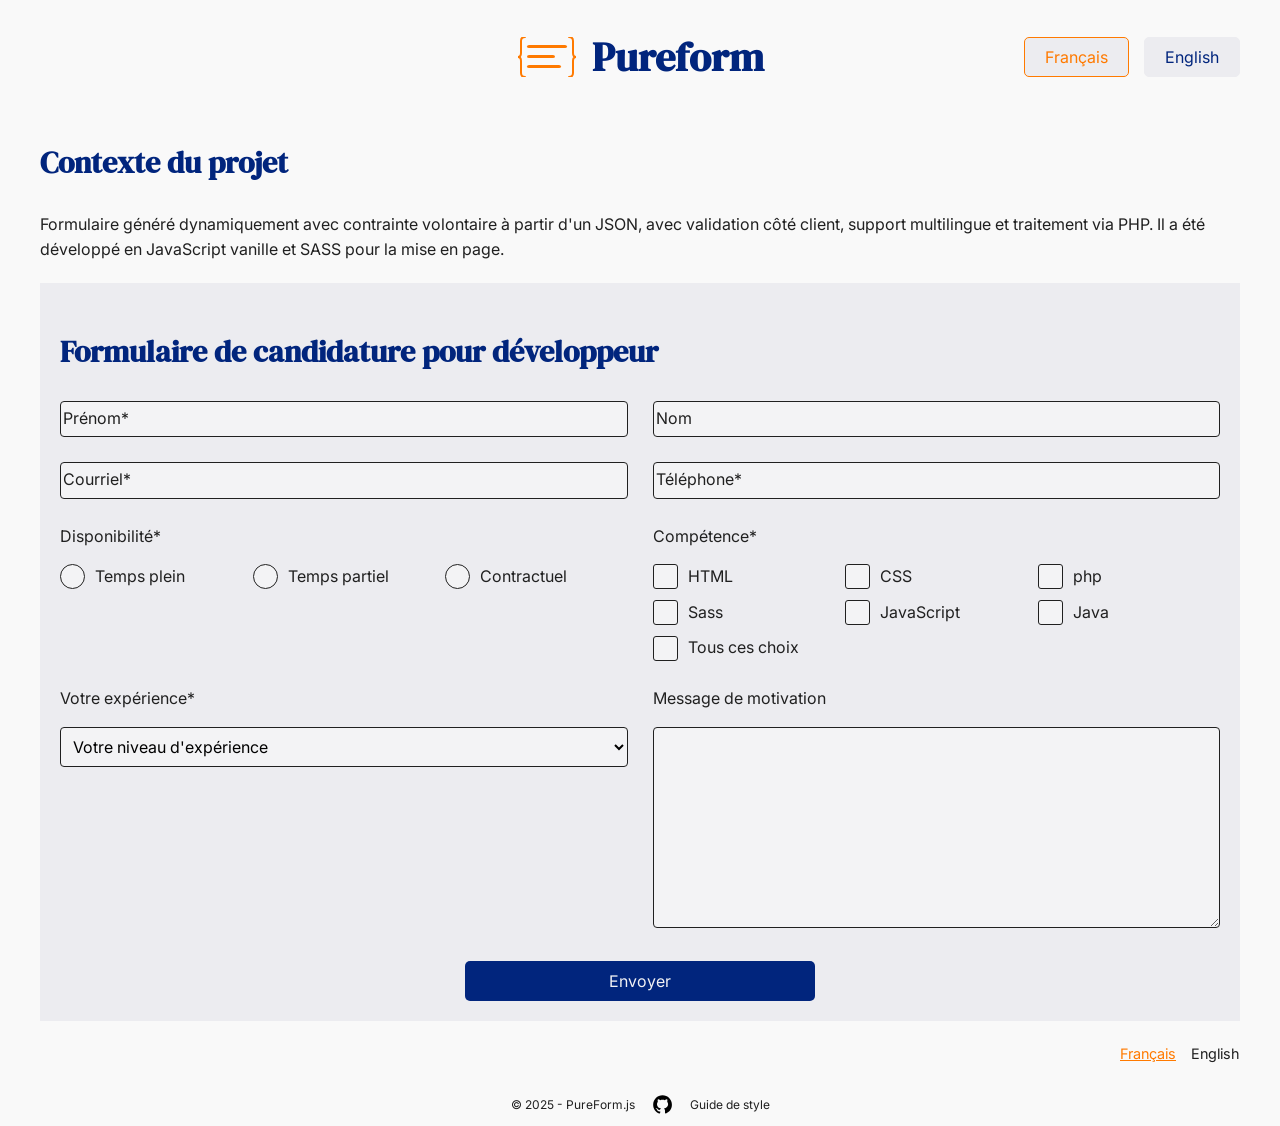
==== commit 9b94554e: "ajouter un texte explicatif du projet" ====
--- a/index.html
+++ b/index.html
@@ -31,6 +31,9 @@
             </div>
         </header>
         <main>
+            <h2>Contexte du projet</h2>
+            <p>Formulaire généré dynamiquement avec contrainte volontaire à partir d'un JSON, avec validation côté client, support multilingue et traitement via PHP. Il a été développé en JavaScript vanille et SASS pour la mise en page. </p>
+            
             <noscript>
                 <div>
                     <p class="message warning">Veuillez activer javascript de votre navigateur pour utiliser le formulaire.</p>
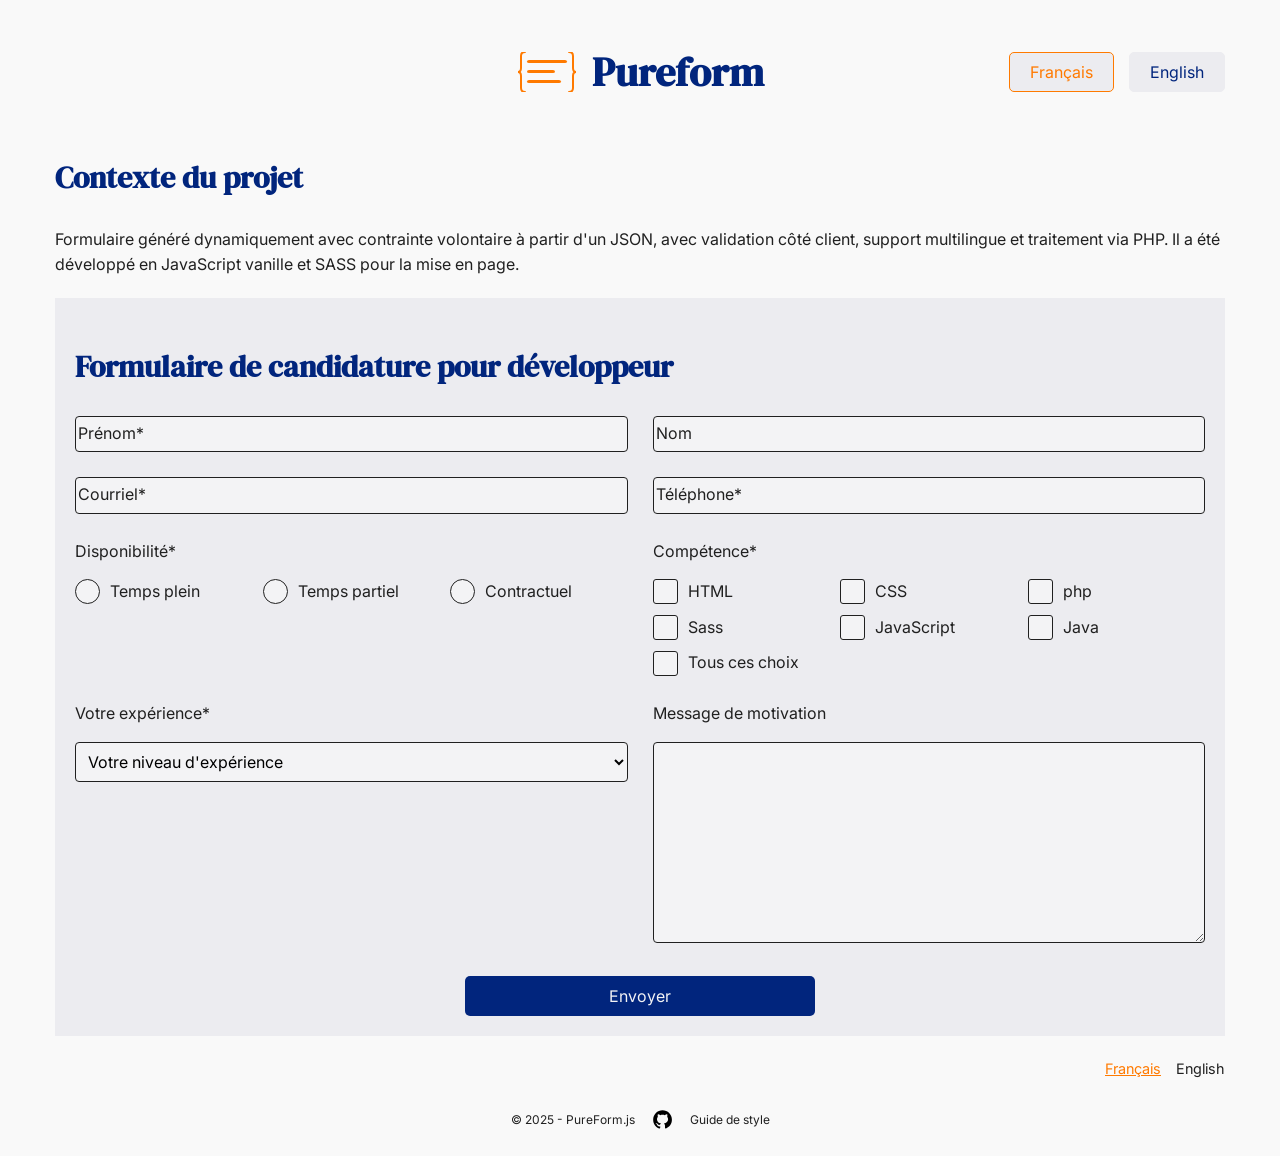
==== commit b9698799: "remplacer text intro par text du json" ====
--- a/index.html
+++ b/index.html
@@ -31,8 +31,8 @@
             </div>
         </header>
         <main>
-            <h2>Contexte du projet</h2>
-            <p>Formulaire généré dynamiquement avec contrainte volontaire à partir d'un JSON, avec validation côté client, support multilingue et traitement via PHP. Il a été développé en JavaScript vanille et SASS pour la mise en page. </p>
+
+            <div id="introText"></div>
             
             <noscript>
                 <div>
--- a/css/stylesheet.min.css
+++ b/css/stylesheet.min.css
@@ -1,4 +1,4 @@
 @import"https://fonts.googleapis.com/css2?family=DM+Serif+Display:ital@0;1&family=Inter:opsz,wght@14..32,100..900&display=swap";/*! 
 https://serp.co/tools/css-reset/
 <link rel="stylesheet" href="https://css.serp.co/css-reset/normalize.css/">
-*/html{line-height:1.15;-webkit-text-size-adjust:100%}body{margin:0}main{display:block}h1{font-size:2em;margin:.67em 0}hr{box-sizing:content-box;height:0;overflow:visible}pre{font-family:monospace,monospace;font-size:1em}a{background-color:rgba(0,0,0,0)}abbr[title]{border-bottom:none;text-decoration:underline;-webkit-text-decoration:underline dotted;text-decoration:underline dotted}b,strong{font-weight:bolder}code,kbd,samp{font-family:monospace,monospace;font-size:1em}small{font-size:80%}sub,sup{font-size:75%;line-height:0;position:relative;vertical-align:baseline}sub{bottom:-0.25em}sup{top:-0.5em}img{border-style:none}button,input,optgroup,select,textarea{font-family:inherit;font-size:100%;line-height:1.15;margin:0}button,input{overflow:visible}button,select{text-transform:none}button,[type=button],[type=reset],[type=submit]{-webkit-appearance:button}button::-moz-focus-inner,[type=button]::-moz-focus-inner,[type=reset]::-moz-focus-inner,[type=submit]::-moz-focus-inner{border-style:none;padding:0}button:-moz-focusring,[type=button]:-moz-focusring,[type=reset]:-moz-focusring,[type=submit]:-moz-focusring{outline:1px dotted ButtonText}fieldset{padding:.35em .75em .625em}legend{box-sizing:border-box;color:inherit;display:table;max-width:100%;padding:0;white-space:normal}progress{vertical-align:baseline}textarea{overflow:auto}[type=checkbox],[type=radio]{box-sizing:border-box;padding:0}[type=number]::-webkit-inner-spin-button,[type=number]::-webkit-outer-spin-button{height:auto}[type=search]{-webkit-appearance:textfield;outline-offset:-2px}[type=search]::-webkit-search-decoration{-webkit-appearance:none}::-webkit-file-upload-button{-webkit-appearance:button;font:inherit}details{display:block}summary{display:list-item}template{display:none}[hidden]{display:none}:root{--color-primary: #01257D;--color-secondary: #202020;--color-white: #f3f3f5;--color-gray: #ececf0;--color-orange: #FF7A00;--color-title: var(--color-primary);--color-title-regular: var(--color-secondary);--size-title-xxl: clamp(2.5rem, 3vw, 2.25rem);--size-tile-large: clamp(1.25rem, 2.5vw, 1.875rem);--size-tile-regular: clamp(1rem, 2vw, 1.5625rem);--main-text-color: var(--color-secondary);--main-font-size: 1em;--main-line-height: 1.6;--main-background-color: #f9f9f9;--sec-container-bck-color: var(--color-gray);--btn-backgrond-color: var(--color-primary);--btn-backgrond-color-hover:var(--color-orange);--btn-text-color: var(--color-white);--btn-radius: 5px;--btn-border: 1px solid #202020;--btn-second-backgrond-color: var(--color-gray);--btn-second-backgrond-color-hover: var(--color-secondary);--btn-second-text-color-hover: var(--color-white);--btn-second-text-color: var(--color-secondary);--btn-language-background-color: var(--color-gray);--btn-language-border-color: var(--color-gray);--btn-language-color: var(--color-primary);--btn-language-background-color-hover: var(--color-gray);--btn-language-border-color-hover: var(--color-orange);--btn-language-color-hover: var(--color-orange);--btn-language-background-color-active: var(--color-gray);--btn-language-border-color-active: var(--color-orange);--btn-language-color-active: var(--color-orange);--field-base-bck-color: var(--color-white);--field-base-border-size: 1px;--field-base-border-color: var(--color-secondary);--field-base-focus-visible-size: 1px;--field-base-focus-visible-color: var(--color-primary);--field-base-active-color: var(--color-primary);--field-base-border-size-focus: 1px;--field-base-border-color-focus: var(--color-primary);--select-border-size-focus: 2px;--select-border-color-focus: var(--color-primary);--select-border-color-option-selected: var(--color-primary);--input-radio-size:25px;--input-radio-border-radius: 50%;--input-label-radio-txt-color: var(--color-primary);--input-label-radio-txt-bold: 400;--input-radio-border-color-hover: var(--color-primary);--input-radio-border-color: var(--color-secondary);--input-radio-border-size: 1px;--input-radio-checked-bck-color: var(--color-primary);--input-radio-checked-border-color:var(--color-primary);--input-radio-checked-border-size: 1px;--input-checkbox-size: 25px;--input-checkbox-border-color: var(--color-secondary);--input-checkbox-border-size: 1px;--input-checkbox-checked-bck-color: var(--color-primary);--input-checkbox-checked-border-color:var(--color-primary);--input-checkbox-checked-border-size: 1px;--input-check-hook-border-size: 2px;--input-check-hook-border-color: var(--color-white);--input-checkbox-border-color-hover:var(--color-primary);--input-label-checkbox-txt-color: var(--color-primary);--input-label-checkbox-txt-bold: 400;--link-base-color: var(--color-secondary);--link-base-color-hover: var(--color-primary)}h3,h2,h1{font-family:"DM Serif Display",serif;font-weight:700;color:var(--color-title)}h1{font-size:var(--size-title-xxl)}h2{font-size:var(--size-tile-large)}h3{font-size:var(--size-tile-regular);font-weight:1.6;color:var(--color-title-regular)}a{text-decoration:none;color:var(--link-base-color)}a:hover{color:var(--link-base-color-hover)}header .header{display:flex;align-items:center;flex-direction:column;justify-content:center;gap:15px;padding:25px 0;position:relative}@media(min-width: 480px){header .header{flex-direction:row}}header .header .logo{width:100%;min-width:60px;max-width:60px}header .header__container h1{text-align:center;font-size:clamp(2.5rem,3vw,3.25rem);margin:0;padding:0}header .header__container p{text-align:center;margin:0;padding:0}@media(min-width: 768px){header .header .liste__language{position:absolute;right:0;display:flex;gap:15px}}body{font-family:"Inter",sans-serif;font-size:var(--main-font-size);line-height:var(--main-line-height);color:var(--main-text-color);background-color:var(--main-background-color)}.container__principal{max-width:1200px;margin:0 auto}.container__secondary{background-color:var(--sec-container-bck-color);padding:20px;margin:20px 0}footer p{text-align:center;font-size:12px}footer ul{display:flex;flex-direction:row;justify-content:end;gap:15px;list-style:none}footer ul a{text-decoration:none;font-size:.9em}footer ul a.active{color:#ff7a00;text-decoration:underline}footer .footer__bottom{display:flex;align-items:center;justify-content:center;gap:15px}footer .footer__bottom .link__github{display:flex;align-self:center}footer .footer__bottom .link__github svg{width:25px;height:25px}footer .footer__bottom a{font-size:12px}*,*::before,*::after{box-sizing:border-box}.form{display:grid;grid-template-columns:1fr;align-items:start;gap:25px}@media(min-width: 768px){.form{grid-template-columns:1fr 1fr}}.form__group{margin-top:auto;display:flex;flex-direction:column;align-items:end;width:100%;height:100%;margin-bottom:0}.form__group:has(fieldset){display:block;height:100%}.form__field{position:relative;width:100%;margin-top:auto}.form__field label{position:absolute;left:3px;top:50%;transform:translateY(-50%);transition:all .2s ease}.form__field input:focus+label,.form__field input+label.active{font-size:13px;top:0;left:8px;transform:translateY(-50%);background:linear-gradient(to bottom, #ececf0 50%, #f3f3f5 50%)}.form__field input:has(+label.active){border-color:var(--field-base-active-color)}.form__textarea,.form__select{height:100%}.form__textarea label,.form__select label{display:block;margin-bottom:15px}.form input,.form select,.form textarea{background-color:var(--field-base-bck-color);width:100%;border-radius:4px;border:var(--field-base-border-size) solid var(--field-base-border-color);padding:8px}.form input:focus,.form select:focus,.form textarea:focus{border:var(--field-base-border-size-focus) solid var(--field-base-border-color-focus);outline:none}.form input:focus-visible,.form select:focus-visible,.form textarea:focus-visible{outline:var(--field-base-focus-visible-size) solid var(--field-base-focus-visible-color)}.form input[type=radio]{-webkit-appearance:none;-moz-appearance:none;appearance:none;width:var(--input-radio-size);height:var(--input-radio-size);border:var(--input-radio-border-size) solid var(--input-radio-border-color);border-radius:var(--input-radio-border-radius);outline:none;transition:.3s;cursor:pointer}.form input[type=radio]:focus{border:var(--input-radio-border-size) solid var(--input-radio-border-color);outline:none}.form input[type=radio]:checked{background-color:var(--input-radio-checked-bck-color);box-shadow:0 0 0 2px #f3f3f5,inset 0 0 0 2px #f3f3f5;border:var(--input-radio-border-size) solid var(--input-radio-checked-border-color)}.form input[type=radio]:hover{border-color:var(--input-radio-border-color-hover)}.form label:has(input[type=radio]):has(input[type=radio]:checked){color:var(--input-label-radio-txt-color);font-weight:var(--input-label-radio-txt-bold)}.form input[type=checkbox]{-webkit-appearance:none;-moz-appearance:none;appearance:none;width:var(--input-checkbox-size);height:var(--input-checkbox-size);border:var(--input-checkbox-border-size) solid var(--input-checkbox-border-color);border-radius:3px;transition:.3s;cursor:pointer}.form input[type=checkbox]:checked{background-color:var(--input-checkbox-checked-bck-color);box-shadow:inset 0 0 0 2px #f3f3f5;border:var(--input-checkbox-checked-border-size) solid var(--input-checkbox-checked-border-color)}.form input[type=checkbox]:hover{border-color:var(--input-checkbox-border-color-hover)}.form label:has(input[type=checkbox]){position:relative;-webkit-user-select:none;-moz-user-select:none;user-select:none}.form label:has(input[type=checkbox]):has(input[type=checkbox]:checked){color:var(--input-label-checkbox-txt-color);font-weight:var(--input-label-checkbox-txt-bold)}.form label:has(input[type=checkbox]):has(input[type=checkbox]:checked)::after{content:"";display:inline-block;width:calc(var(--input-checkbox-size)*.25);height:calc(var(--input-checkbox-size)*.55);border:var(--input-check-hook-border-size) solid var(--input-check-hook-border-color);border-top:none;border-left:none;transform:rotate(45deg);vertical-align:middle;position:absolute;left:calc(var(--input-checkbox-size)/2);top:calc(var(--input-checkbox-size)/2 - 2px);transform:translate(-50%, -50%) rotate(45deg);z-index:1}.form select:focus{border:var(--select-border-size-focus) solid var(--select-border-color-focus);outline:none}.form select.active{border-color:var(--select-border-color-option-selected)}.form fieldset{margin:0;padding:0;border:none;display:grid;grid-template-columns:repeat(auto-fill, minmax(150px, 1fr));justify-items:start;gap:10px}.form fieldset legend{grid-column:1/-1;padding:0;margin-bottom:15px}.form fieldset label{display:flex;align-items:center;gap:10px}.form .btn__primary{display:block;max-width:350px;width:100%;margin:0 auto}@media(min-width: 768px){.form .btn__primary{grid-column:span 2}}.message{border-radius:5px;padding:8px;border-width:1px;border-style:solid}.message.succes{color:#00c853;background-color:rgba(0,200,83,.05);border-color:#00c853}.message.error{color:#ff2d00;background-color:rgba(255,45,0,.05);border-color:#ff2d00;width:100%;display:none}.message.error.generic{display:block;text-align:center}.message.warning{color:#ffb800;background-color:rgba(255,184,0,.05);border-color:#ffb800}.resultat{border:1px solid #000;padding:15px;margin-bottom:15px;width:-moz-fit-content;width:fit-content}.resultat strong{text-transform:capitalize}.btn__language,.btn__secondary,.btn__primary{background-color:var(--btn-backgrond-color);color:var(--btn-text-color);border-radius:var(--btn-radius);border:var(--btn-border);padding:10px 20px;cursor:pointer}.btn__language:hover,.btn__secondary:hover,.btn__primary:hover{background-color:var(--btn-backgrond-color-hover)}.btn__primary{border-color:rgba(0,0,0,0)}.btn__secondary{background-color:var(--btn-second-backgrond-color);color:var(--btn-second-text-color)}.btn__secondary:hover{background-color:var(--btn-second-backgrond-color-hover);color:var(--btn-second-text-color-hover)}.btn__language{background-color:var(--btn-language-background-color);border-color:var(--btn-language-border-color);color:var(--btn-language-color)}.btn__language:hover{background-color:var(--btn-language-background-color-hover);border-color:var(--btn-language-border-color-hover);color:var(--btn-language-color-hover)}.btn__language.active{background-color:var(--btn-language-background-color-active);border-color:var(--btn-language-border-color-active);color:var(--btn-language-color-active)}h3{border-bottom:1px solid #202020}.section__color{display:grid;grid-template-columns:repeat(auto-fill, minmax(140px, 1fr));gap:12px}.section__color .container{border-radius:8px;overflow:hidden;border:1px solid rgba(0,0,0,.64)}.section__color .container__color{min-height:64px}.section__color .info{padding:8px 10px;background:#fff}.section__color .info p{font-size:11px}.section__color .primary{background-color:#01257d}.section__color .secondary{background-color:#202020}.section__color .gray{background-color:#ececf0}.section__color .white{background-color:#f3f3f5}.section__color .orange{background-color:#ff7a00}/*# sourceMappingURL=stylesheet.min.css.map */+*/html{line-height:1.15;-webkit-text-size-adjust:100%}body{margin:0}main{display:block}h1{font-size:2em;margin:.67em 0}hr{box-sizing:content-box;height:0;overflow:visible}pre{font-family:monospace,monospace;font-size:1em}a{background-color:rgba(0,0,0,0)}abbr[title]{border-bottom:none;text-decoration:underline;-webkit-text-decoration:underline dotted;text-decoration:underline dotted}b,strong{font-weight:bolder}code,kbd,samp{font-family:monospace,monospace;font-size:1em}small{font-size:80%}sub,sup{font-size:75%;line-height:0;position:relative;vertical-align:baseline}sub{bottom:-0.25em}sup{top:-0.5em}img{border-style:none}button,input,optgroup,select,textarea{font-family:inherit;font-size:100%;line-height:1.15;margin:0}button,input{overflow:visible}button,select{text-transform:none}button,[type=button],[type=reset],[type=submit]{-webkit-appearance:button}button::-moz-focus-inner,[type=button]::-moz-focus-inner,[type=reset]::-moz-focus-inner,[type=submit]::-moz-focus-inner{border-style:none;padding:0}button:-moz-focusring,[type=button]:-moz-focusring,[type=reset]:-moz-focusring,[type=submit]:-moz-focusring{outline:1px dotted ButtonText}fieldset{padding:.35em .75em .625em}legend{box-sizing:border-box;color:inherit;display:table;max-width:100%;padding:0;white-space:normal}progress{vertical-align:baseline}textarea{overflow:auto}[type=checkbox],[type=radio]{box-sizing:border-box;padding:0}[type=number]::-webkit-inner-spin-button,[type=number]::-webkit-outer-spin-button{height:auto}[type=search]{-webkit-appearance:textfield;outline-offset:-2px}[type=search]::-webkit-search-decoration{-webkit-appearance:none}::-webkit-file-upload-button{-webkit-appearance:button;font:inherit}details{display:block}summary{display:list-item}template{display:none}[hidden]{display:none}:root{--color-primary: #01257D;--color-secondary: #202020;--color-white: #f3f3f5;--color-gray: #ececf0;--color-orange: #FF7A00;--color-title: var(--color-primary);--color-title-regular: var(--color-secondary);--size-title-xxl: clamp(2.5rem, 3vw, 2.25rem);--size-tile-large: clamp(1.25rem, 2.5vw, 1.875rem);--size-tile-regular: clamp(1rem, 2vw, 1.5625rem);--main-text-color: var(--color-secondary);--main-font-size: 1em;--main-line-height: 1.6;--main-background-color: #f9f9f9;--sec-container-bck-color: var(--color-gray);--btn-backgrond-color: var(--color-primary);--btn-backgrond-color-hover:var(--color-orange);--btn-text-color: var(--color-white);--btn-radius: 5px;--btn-border: 1px solid #202020;--btn-second-backgrond-color: var(--color-gray);--btn-second-backgrond-color-hover: var(--color-secondary);--btn-second-text-color-hover: var(--color-white);--btn-second-text-color: var(--color-secondary);--btn-language-background-color: var(--color-gray);--btn-language-border-color: var(--color-gray);--btn-language-color: var(--color-primary);--btn-language-background-color-hover: var(--color-gray);--btn-language-border-color-hover: var(--color-orange);--btn-language-color-hover: var(--color-orange);--btn-language-background-color-active: var(--color-gray);--btn-language-border-color-active: var(--color-orange);--btn-language-color-active: var(--color-orange);--field-base-bck-color: var(--color-white);--field-base-border-size: 1px;--field-base-border-color: var(--color-secondary);--field-base-focus-visible-size: 1px;--field-base-focus-visible-color: var(--color-primary);--field-base-active-color: var(--color-primary);--field-base-border-size-focus: 1px;--field-base-border-color-focus: var(--color-primary);--select-border-size-focus: 2px;--select-border-color-focus: var(--color-primary);--select-border-color-option-selected: var(--color-primary);--input-radio-size:25px;--input-radio-border-radius: 50%;--input-label-radio-txt-color: var(--color-primary);--input-label-radio-txt-bold: 400;--input-radio-border-color-hover: var(--color-primary);--input-radio-border-color: var(--color-secondary);--input-radio-border-size: 1px;--input-radio-checked-bck-color: var(--color-primary);--input-radio-checked-border-color:var(--color-primary);--input-radio-checked-border-size: 1px;--input-checkbox-size: 25px;--input-checkbox-border-color: var(--color-secondary);--input-checkbox-border-size: 1px;--input-checkbox-checked-bck-color: var(--color-primary);--input-checkbox-checked-border-color:var(--color-primary);--input-checkbox-checked-border-size: 1px;--input-check-hook-border-size: 2px;--input-check-hook-border-color: var(--color-white);--input-checkbox-border-color-hover:var(--color-primary);--input-label-checkbox-txt-color: var(--color-primary);--input-label-checkbox-txt-bold: 400;--link-base-color: var(--color-secondary);--link-base-color-hover: var(--color-primary)}h3,h2,h1{font-family:"DM Serif Display",serif;font-weight:700;color:var(--color-title)}h1{font-size:var(--size-title-xxl)}h2{font-size:var(--size-tile-large)}h3{font-size:var(--size-tile-regular);font-weight:1.6;color:var(--color-title-regular)}a{text-decoration:none;color:var(--link-base-color)}a:hover{color:var(--link-base-color-hover)}header .header{display:flex;align-items:center;flex-direction:column;justify-content:center;gap:15px;padding:25px 0;position:relative}@media(min-width: 480px){header .header{flex-direction:row}}header .header .logo{width:100%;min-width:60px;max-width:60px}header .header__container h1{text-align:center;font-size:clamp(2.5rem,3vw,3.25rem);margin:0;padding:0}header .header__container p{text-align:center;margin:0;padding:0}@media(min-width: 768px){header .header .liste__language{position:absolute;right:0;display:flex;gap:15px}}body{font-family:"Inter",sans-serif;font-size:var(--main-font-size);line-height:var(--main-line-height);color:var(--main-text-color);background-color:var(--main-background-color)}.container__principal{max-width:1200px;margin:0 auto;padding:15px}.container__secondary{background-color:var(--sec-container-bck-color);padding:20px;margin:20px 0}footer p{text-align:center;font-size:12px}footer ul{display:flex;flex-direction:row;justify-content:end;gap:15px;list-style:none}footer ul a{text-decoration:none;font-size:.9em}footer ul a.active{color:#ff7a00;text-decoration:underline}footer .footer__bottom{display:flex;align-items:center;justify-content:center;gap:15px}footer .footer__bottom .link__github{display:flex;align-self:center}footer .footer__bottom .link__github svg{width:25px;height:25px}footer .footer__bottom a{font-size:12px}*,*::before,*::after{box-sizing:border-box}.form{display:grid;grid-template-columns:1fr;align-items:start;gap:25px}@media(min-width: 768px){.form{grid-template-columns:1fr 1fr}}.form__group{margin-top:auto;display:flex;flex-direction:column;align-items:end;width:100%;height:100%;margin-bottom:0}.form__group:has(fieldset){display:block;height:100%}.form__field{position:relative;width:100%;margin-top:auto}.form__field label{position:absolute;left:3px;top:50%;transform:translateY(-50%);transition:all .2s ease}.form__field input:focus+label,.form__field input+label.active{font-size:13px;top:0;left:8px;transform:translateY(-50%);background:linear-gradient(to bottom, #ececf0 50%, #f3f3f5 50%)}.form__field input:has(+label.active){border-color:var(--field-base-active-color)}.form__textarea,.form__select{height:100%}.form__textarea label,.form__select label{display:block;margin-bottom:15px}.form input,.form select,.form textarea{background-color:var(--field-base-bck-color);width:100%;border-radius:4px;border:var(--field-base-border-size) solid var(--field-base-border-color);padding:8px}.form input:focus,.form select:focus,.form textarea:focus{border:var(--field-base-border-size-focus) solid var(--field-base-border-color-focus);outline:none}.form input:focus-visible,.form select:focus-visible,.form textarea:focus-visible{outline:var(--field-base-focus-visible-size) solid var(--field-base-focus-visible-color)}.form input[type=radio]{-webkit-appearance:none;-moz-appearance:none;appearance:none;width:var(--input-radio-size);height:var(--input-radio-size);border:var(--input-radio-border-size) solid var(--input-radio-border-color);border-radius:var(--input-radio-border-radius);outline:none;transition:.3s;cursor:pointer}.form input[type=radio]:focus{border:var(--input-radio-border-size) solid var(--input-radio-border-color);outline:none}.form input[type=radio]:checked{background-color:var(--input-radio-checked-bck-color);box-shadow:0 0 0 2px #f3f3f5,inset 0 0 0 2px #f3f3f5;border:var(--input-radio-border-size) solid var(--input-radio-checked-border-color)}.form input[type=radio]:hover{border-color:var(--input-radio-border-color-hover)}.form label:has(input[type=radio]):has(input[type=radio]:checked){color:var(--input-label-radio-txt-color);font-weight:var(--input-label-radio-txt-bold)}.form input[type=checkbox]{-webkit-appearance:none;-moz-appearance:none;appearance:none;width:var(--input-checkbox-size);height:var(--input-checkbox-size);border:var(--input-checkbox-border-size) solid var(--input-checkbox-border-color);border-radius:3px;transition:.3s;cursor:pointer}.form input[type=checkbox]:checked{background-color:var(--input-checkbox-checked-bck-color);box-shadow:inset 0 0 0 2px #f3f3f5;border:var(--input-checkbox-checked-border-size) solid var(--input-checkbox-checked-border-color)}.form input[type=checkbox]:hover{border-color:var(--input-checkbox-border-color-hover)}.form label:has(input[type=checkbox]){position:relative;-webkit-user-select:none;-moz-user-select:none;user-select:none}.form label:has(input[type=checkbox]):has(input[type=checkbox]:checked){color:var(--input-label-checkbox-txt-color);font-weight:var(--input-label-checkbox-txt-bold)}.form label:has(input[type=checkbox]):has(input[type=checkbox]:checked)::after{content:"";display:inline-block;width:calc(var(--input-checkbox-size)*.25);height:calc(var(--input-checkbox-size)*.55);border:var(--input-check-hook-border-size) solid var(--input-check-hook-border-color);border-top:none;border-left:none;transform:rotate(45deg);vertical-align:middle;position:absolute;left:calc(var(--input-checkbox-size)/2);top:calc(var(--input-checkbox-size)/2 - 2px);transform:translate(-50%, -50%) rotate(45deg);z-index:1}.form select:focus{border:var(--select-border-size-focus) solid var(--select-border-color-focus);outline:none}.form select.active{border-color:var(--select-border-color-option-selected)}.form fieldset{margin:0;padding:0;border:none;display:grid;grid-template-columns:repeat(auto-fill, minmax(150px, 1fr));justify-items:start;gap:10px}.form fieldset legend{grid-column:1/-1;padding:0;margin-bottom:15px}.form fieldset label{display:flex;align-items:center;gap:10px}.form .btn__primary{display:block;max-width:350px;width:100%;margin:0 auto}@media(min-width: 768px){.form .btn__primary{grid-column:span 2}}.message{border-radius:5px;padding:8px;border-width:1px;border-style:solid}.message.succes{color:#00c853;background-color:rgba(0,200,83,.05);border-color:#00c853}.message.error{color:#ff2d00;background-color:rgba(255,45,0,.05);border-color:#ff2d00;width:100%;display:none}.message.error.generic{display:block;text-align:center}.message.warning{color:#ffb800;background-color:rgba(255,184,0,.05);border-color:#ffb800}.resultat{border:1px solid #000;padding:15px;margin-bottom:15px;width:-moz-fit-content;width:fit-content}.resultat strong{text-transform:capitalize}.btn__language,.btn__secondary,.btn__primary{background-color:var(--btn-backgrond-color);color:var(--btn-text-color);border-radius:var(--btn-radius);border:var(--btn-border);padding:10px 20px;cursor:pointer}.btn__language:hover,.btn__secondary:hover,.btn__primary:hover{background-color:var(--btn-backgrond-color-hover)}.btn__primary{border-color:rgba(0,0,0,0)}.btn__secondary{background-color:var(--btn-second-backgrond-color);color:var(--btn-second-text-color)}.btn__secondary:hover{background-color:var(--btn-second-backgrond-color-hover);color:var(--btn-second-text-color-hover)}.btn__language{background-color:var(--btn-language-background-color);border-color:var(--btn-language-border-color);color:var(--btn-language-color)}.btn__language:hover{background-color:var(--btn-language-background-color-hover);border-color:var(--btn-language-border-color-hover);color:var(--btn-language-color-hover)}.btn__language.active{background-color:var(--btn-language-background-color-active);border-color:var(--btn-language-border-color-active);color:var(--btn-language-color-active)}h3{border-bottom:1px solid #202020}.section__color{display:grid;grid-template-columns:repeat(auto-fill, minmax(140px, 1fr));gap:12px}.section__color .container{border-radius:8px;overflow:hidden;border:1px solid rgba(0,0,0,.64)}.section__color .container__color{min-height:64px}.section__color .info{padding:8px 10px;background:#fff}.section__color .info p{font-size:11px}.section__color .primary{background-color:#01257d}.section__color .secondary{background-color:#202020}.section__color .gray{background-color:#ececf0}.section__color .white{background-color:#f3f3f5}.section__color .orange{background-color:#ff7a00}/*# sourceMappingURL=stylesheet.min.css.map */
